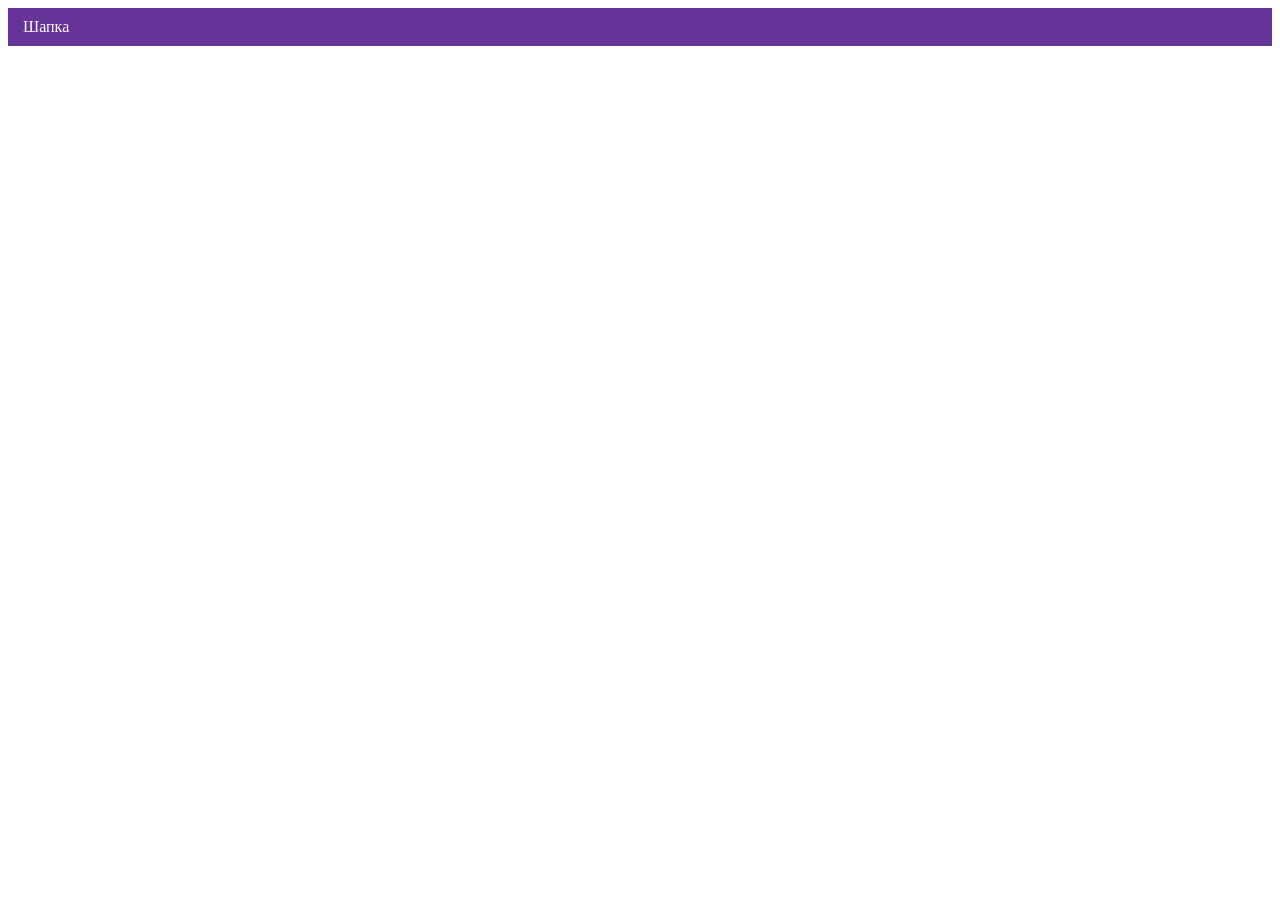
==== index.html @ a95f72fe "Deploying to gh-pages from @ htmlacademy-adaptive/1750975-cat-energy-2@135cc4d148407a81d474f6e80e417" ====
<!DOCTYPE html><html class="page" lang="ru"><head><meta charset="UTF-8"><title>Название проекта</title><meta name="viewport" content="width=device-width,initial-scale=1"><link rel="stylesheet" href="styles/styles.css"><script src="scripts/index.js" defer="defer"></script></head><body class="page__body"><header class="header">Шапка</header></body></html>
---- styles/styles.css ----
.header{color:#fff;background-color:#639;padding:10px 15px}
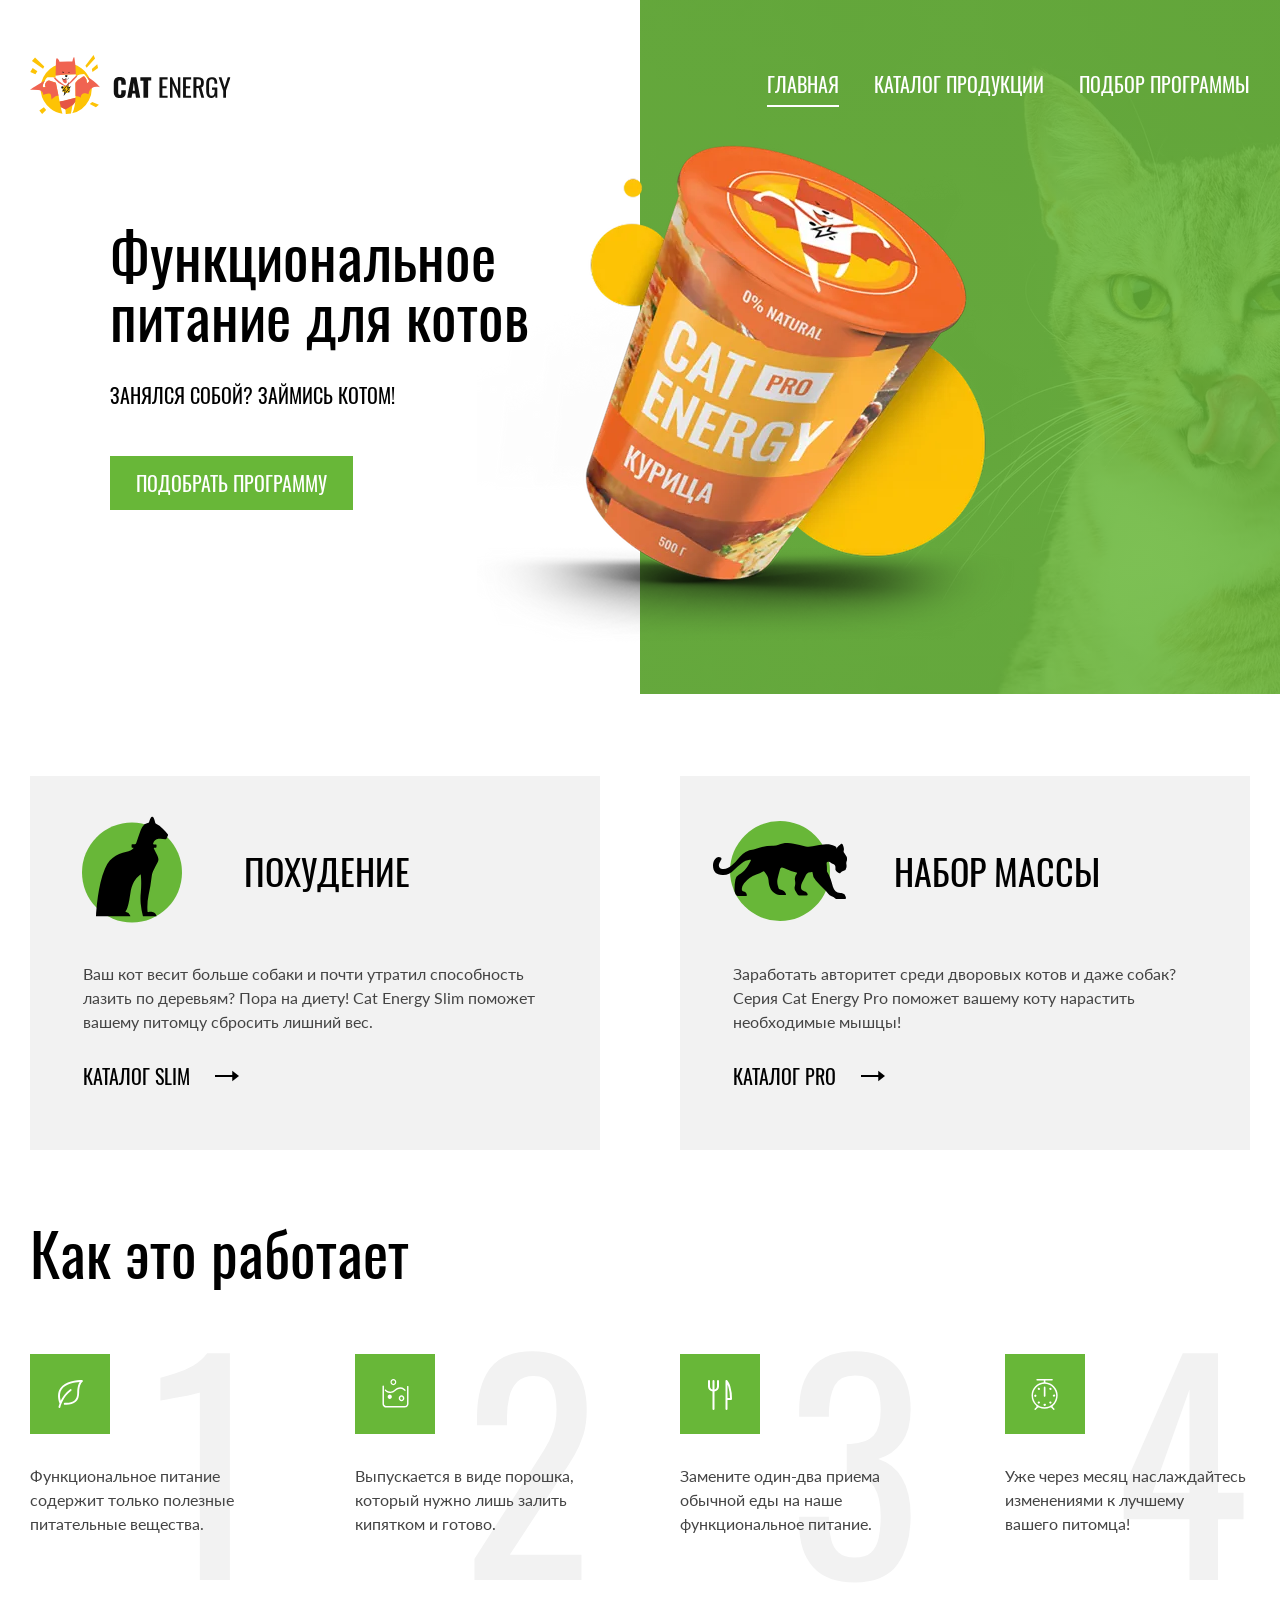
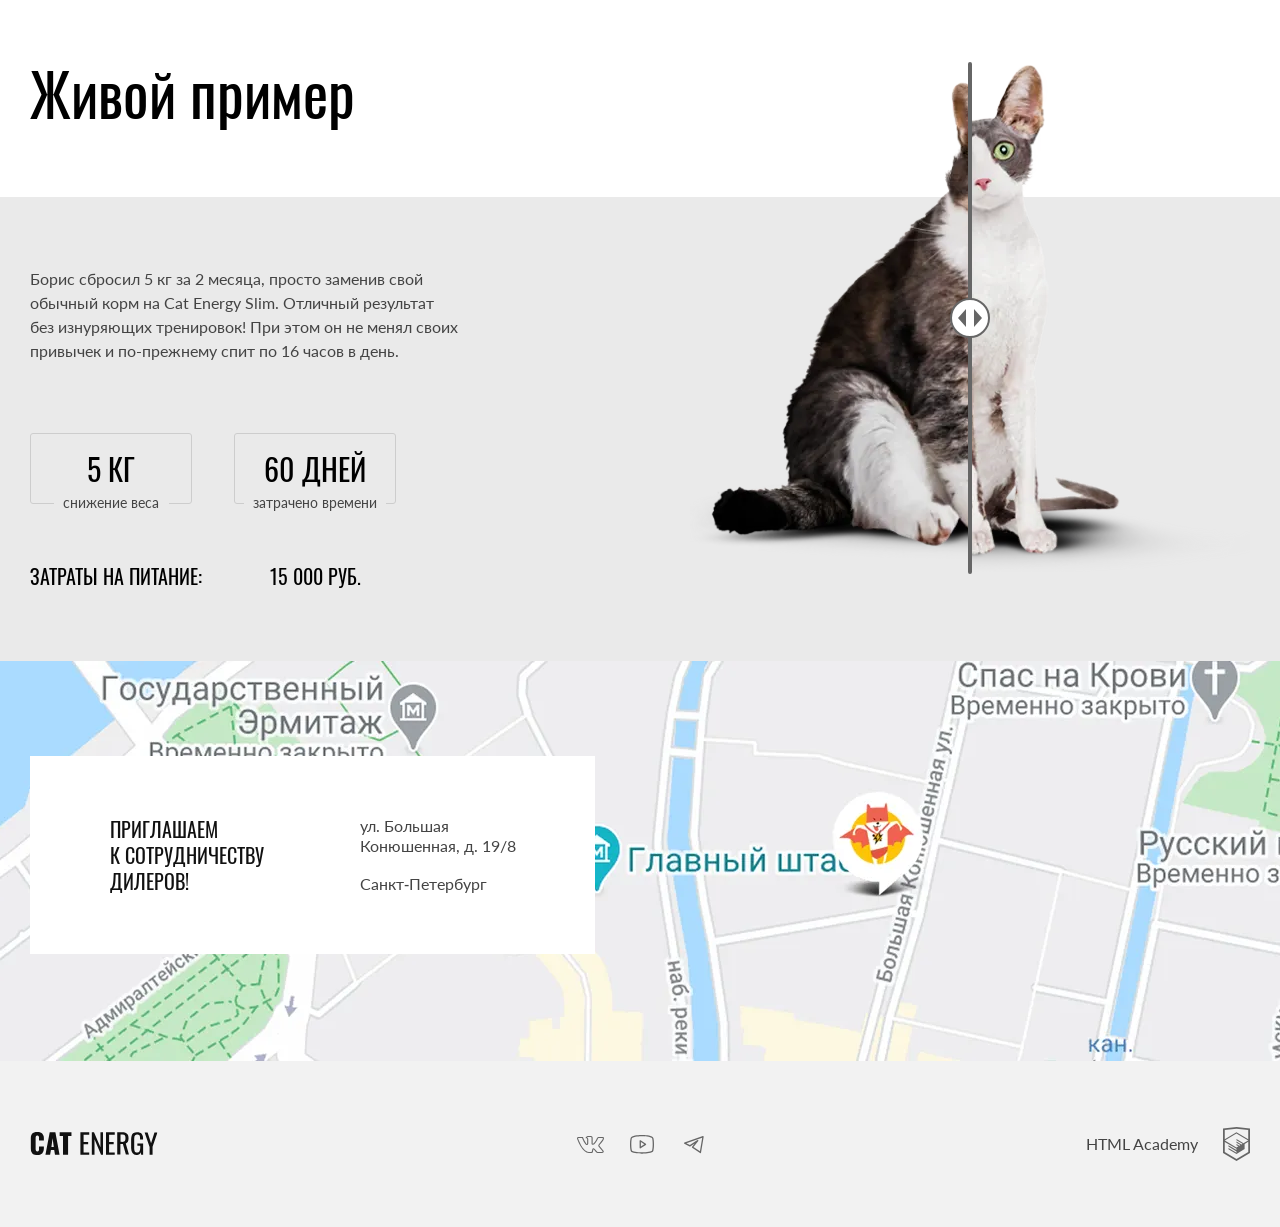
==== commit 46e578fa: "Deploying to gh-pages from @ htmlacademy-adaptive/1750975-cat-energy-2@2706bfbbe274c583cdcaa42063331" ====
--- a/index.html
+++ b/index.html
@@ -1 +1 @@
-<!DOCTYPE html><html class="page" lang="ru"><head><meta charset="UTF-8"><title>Название проекта</title><meta name="viewport" content="width=device-width,initial-scale=1"><link rel="stylesheet" href="styles/styles.css"><script src="scripts/index.js" defer="defer"></script></head><body class="page__body"><header class="header">Шапка</header></body></html>+<!DOCTYPE html><html class="page" lang="ru"><head><meta charset="utf-8"><title>CAT ENERGY</title><meta name="viewport" content="width=device-width,initial-scale=1"><meta name="keywords" content="CAT ENERGY, фитнес еда для котов, здоровый кот, счастливый кот"><meta name="description" content="Интернет-магазин фитнес еды для котов"><meta property="og:url" content="https://devexlein.github.io/1750975-cat-energy-2/"><meta property="og:type" content="website"><meta property="og:title" content="CAT ENERGY - функциональное питание для котов"><meta property="og:description" content="CAT ENERGY - интернет-магазин фитнес еды для котов"><!-- preloader --><link rel="preload" href="fonts/oswald/oswald-regular.woff2" as="font" type="font/woff2" crossorigin="anonymous"><link rel="preload" href="fonts/lato/Lato-Regular.woff2" as="font" type="font/woff2" crossorigin="anonymous"><!-- favicons --><link rel="icon" href="favicon.ico"><link rel="icon" href="favicons/favicon.svg" type="image/svg+xml"><link rel="apple-touch-icon" href="favicons/favicon-180.png"><link rel="manifest" href="manifest.webmanifest"><!-- styles --><link rel="stylesheet" href="styles/styles.css"><!-- scripts --><script src="scripts/index.js" defer="defer"></script></head><body class="page__body"><!-- Шапка --><header class="page__header main-header"><a class="main-header__logo logo" href="index.html" aria-current="page"><picture><source media="(min-width: 1280px)" srcset="images/logo-image-desktop.svg" width="70" height="59" type="image/svg+xml"><source media="(min-width: 768px)" srcset="images/logo-image-tablet.svg" width="60" height="50" type="image/svg+xml"><img class="logo__image" src="images/logo-image-mobile.svg" width="33" height="38" alt="Логотип"></picture><img class="logo__text" src="images/logo-text.svg" width="101" height="18" lang="en" alt="Cat Energy"> </a><!-- Модификатор для открытого меню - opened, закрытого - closed --><!-- Если JS у пользователя выключен, модификатор - nojs --><nav class="main-header__nav main-nav main-nav--nojs"><button class="main-nav__toggle" type="button"><span class="visually-hidden">Открыть меню</span></button><ul class="main-nav__list main-nav__list--bg"><li class="main-nav__item"><a class="main-nav__link main-nav__link--current" href="#" aria-current="page">Главная</a></li><li class="main-nav__item"><a class="main-nav__link" href="catalog.html">Каталог продукции</a></li><li class="main-nav__item"><a class="main-nav__link" href="form.html">Подбор программы</a></li></ul></nav></header><!-- Главная страница сайта --><main class="page__main main-index"><h1 class="visually-hidden">Интернет-магазин фитнес еды для котиков</h1><section class="main-index__hero hero"><h2 class="hero__title section-title section-title--light">Функциональное питание для котов</h2><div class="hero__description"><p class="hero__slogan">Занялся собой? Займись котом!</p></div><picture class="hero__image-wrap"><source media="(min-width: 1260px)" srcset="images/hero/hero-image-desktop@1x.webp, images/hero/hero-image-desktop@2x.webp 2x" width="552" height="499" type="image/webp"><source media="(min-width: 768px)" srcset="images/hero/hero-image-tablet@1x.webp, images/hero/hero-image-tablet@2x.webp 2x" width="709" height="609" type="image/webp"><source srcset="images/hero/hero-image-mobile@1x.webp, images/hero/hero-image-mobile@2x.webp 2x" type="image/webp"><source media="(min-width: 1260px)" srcset="images/hero/hero-image-desktop@1x.png, images/hero/hero-image-desktop@2x.png 2x" width="552" height="499" type="image/png"><source media="(min-width: 768px)" srcset="images/hero/hero-image-tablet@1x.jpg, images/hero/hero-image-tablet@2x.jpg 2x" width="709" height="609" type="image/jpeg"><img class="hero__image" fetchpriority="high" src="images/hero/hero-image-mobile@1x.png" srcset="images/hero/hero-image-mobile@2x.png 2x" width="280" height="270" alt="Продукция Cat Energy PRO со вкусом курицы в стакане"></picture><a class="hero__link-button button" href="form.html">Подобрать программу</a></section><section class="main-index__programs programs"><h2 class="visually-hidden">Действующие программы питания</h2><ul class="programs__list"><li class="programs__item program-box program-box--slim"><h3 class="program-box__title box-title">Похудение</h3><p class="program-box__description">Ваш кот весит больше собаки и почти утратил способность лазить по деревьям? Пора на диету! <span lang="en">Cat Energy Slim</span> поможет вашему питомцу сбросить лишний вес.</p><a class="program-box__link" href="catalog.html#slim">Каталог Slim</a></li><li class="programs__item program-box program-box--pro"><h3 class="program-box__title box-title">Набор массы</h3><p class="program-box__description">Заработать авторитет среди дворовых котов и&nbsp;даже собак? Серия <span lang="en">Cat Energy Pro</span> поможет вашему коту нарастить необходимые мышцы!</p><a class="program-box__link" href="catalog.html">Каталог Pro</a></li></ul></section><section class="main-index__manual manual"><h2 class="manual__title section-title">Как это работает</h2><ol class="manual__list"><li class="manual__item quality-box quality-box--leaf"><p class="quality-box__description">Функциональное питание содержит только полезные питательные вещества.</p></li><li class="manual__item quality-box quality-box--water"><p class="quality-box__description">Выпускается в виде порошка, который нужно лишь залить кипятком и готово.</p></li><li class="manual__item quality-box quality-box--cutlery"><p class="quality-box__description">Замените один-два приема обычной еды на наше функциональное питание.</p></li><li class="manual__item quality-box quality-box--scales"><p class="quality-box__description">Уже через месяц наслаждайтесь изменениями к лучшему вашего&nbsp;питомца!</p></li></ol></section><section class="main-index__example example"><h2 class="example__title section-title">Живой пример</h2><p class="example__description">Борис сбросил 5 кг за 2 месяца, просто заменив свой обычный корм на <span lang="en">Cat Energy Slim</span>. Отличный результат без&nbsp;изнуряющих тренировок! При этом он не менял своих привычек и по-прежнему спит по 16 часов в день.</p><ul class="example__infographic infographic"><li class="infographic__item"><strong class="infographic__number">5 кг</strong> <span class="infographic__note infographic__note--short">снижение веса</span></li><li class="infographic__item"><strong class="infographic__number">60 дней</strong> <span class="infographic__note">затрачено времени</span></li></ul><p class="example__expenses">Затраты на питание: <strong class="example__sum">15 000 руб.</strong></p><div class="example__slider compare-slider"><div class="compare-slider__images-container"><picture><source media="(min-width: 768px)" srcset="images/example-slider/boris-before@1x.webp, images/example-slider/boris-before@2x.webp 2x" width="560" height="512" type="image/webp"><source srcset="images/example-slider/boris-before-mobile@1x.webp, images/example-slider/boris-before-mobile@2x.webp 2x" type="image/webp"><source media="(min-width: 768px)" srcset="images/example-slider/boris-before@1x.png, images/example-slider/boris-before@2x.png 2x" width="560" height="512" type="image/png"><img class="compare-slider__image compare-slider__image--before" src="images/example-slider/boris-before-mobile@1x.png" srcset="images/example-slider/boris-before-mobile@2x.png 2x" width="280" height="256" loading="lazy" alt="Толстый кот Борис до перехода на питание по профессиональной программе"></picture><picture><source media="(min-width: 768px)" srcset="images/example-slider/boris-after@1x.webp, images/example-slider/boris-after@2x.webp 2x" width="560" height="512" type="image/webp"><source srcset="images/example-slider/boris-after-mobile@1x.webp, images/example-slider/boris-after-mobile@2x.webp 2x" type="image/webp"><source media="(min-width: 768px)" srcset="images/example-slider/boris-after@1x.png, images/example-slider/boris-after@2x.png 2x" width="560" height="512" type="image/png"><img class="compare-slider__image" src="images/example-slider/boris-after-mobile@1x.png" srcset="images/example-slider/boris-after-mobile@2x.png 2x" width="280" height="256" loading="lazy" alt="Стройный кот Борис после перехода на питание по профессиональной программе"></picture></div><!-- Ползунок --> <label class="visually-hidden" for="slide-range">Передвигайте ползунок для показа результатов Бориса</label> <input class="compare-slider__range-handle" id="slide-range" name="slide-range" type="range" min="0" max="100" value="50" step="1"><div class="compare-slider__control"></div></div></section></main><!-- Футер --><footer class="page__footer main-footer"><section class="main-footer__address address"><h2 class="visually-hidden">Адрес офиса компании</h2><div class="address__content-wrap address__content-wrap--bg-primary"><p class="address__text">Приглашаем к&nbsp;сотрудничеству дилеров!</p><p class="address__location"><span class="address__location-street">ул.&nbsp;Большая Конюшенная,&nbsp;д.&nbsp;19/8</span> <span class="address__location-city">Санкт&#8209;Петербург</span></p></div><div class="address__map"><h2 class="visually-hidden">Как до нас добраться</h2><iframe class="address__map-iframe" src="https://www.google.com/maps/embed?pb=!1m18!1m12!1m3!1d1998.6037876728562!2d30.320472478050274!3d59.93871647491518!2m3!1f0!2f0!3f0!3m2!1i1024!2i768!4f13.1!3m3!1m2!1s0x4696310fca3de3a1%3A0xc7af30764648c6b1!2z0JHQvtC70YzRiNCw0Y8g0JrQvtC90Y7RiNC10L3QvdCw0Y8g0YPQuy4sINC0LiAxOS84LCDQodCw0L3QutGCLdCf0LXRgtC10YDQsdGD0YDQsywgMTkxMTg2!5e0!3m2!1sru!2sru!4v1766597941287!5m2!1sru!2sru" width="320" height="362" allowfullscreen title="Офис компании по адресу ул.Большая Конюшенная, 19/8, Санкт-Петербург" loading="lazy"></iframe><picture class="address__map-bg"><source media="(min-width: 1280px)" srcset="images/map/map-bg-desktop@1x.webp, images/map/map-bg-desktop@2x.webp 2x" width="1440" height="400" type="image/webp"><source media="(min-width: 540px)" srcset="images/map/map-bg-tablet@1x.webp, images/map/map-bg-tablet@2x.webp 2x" width="768" height="400" type="image/webp"><source srcset="images/map/map-bg-mobile@1x.webp, images/map/map-bg-mobile@2x.webp 2x" type="image/webp"><source media="(min-width: 1280px)" srcset="images/map/map-bg-desktop@1x.jpg, images/map/map-bg-desktop@2x.jpg 2x" width="1440" height="400" type="image/jpeg"><source media="(min-width: 540px)" srcset="images/map/map-bg-tablet@1x.jpg, images/map/map-bg-tablet@2x.jpg 2x" width="768" height="400" type="image/jpeg"><img class="address__map-image" src="images/map/map-bg-mobile@1x.jpg" srcset="images/map/map-bg-mobile@2x.jpg 2x" width="320" height="362" loading="lazy" alt="Офис компании Cat Energy на карте города"></picture></div></section><div class="main-footer__wrap"><a class="main-footer__logo logo" href="index.html" aria-current="page"><img class="logo__text" src="images/logo-text.svg" width="128" height="24" lang="en" alt="Cat Energy"></a><ul class="main-footer__social social"><li class="social__item"><a class="social__link social__link--vk" href="https://vk.com/htmlacademy" target="_blank" rel="noreferrer noopener"><span class="visually-hidden">Перейти в социальную сеть Vkontakte</span></a></li><li class="social__item"><a class="social__link social__link--youtube" href="https://www.youtube.com/user/htmlacademyru" target="_blank" rel="noreferrer noopener"><span class="visually-hidden">Перейти в социальную сеть Youtube</span></a></li><li class="social__item"><a class="social__link social__link--telegram" href="https://t.me/htmlacademy" target="_blank" rel="noreferrer noopener"><span class="visually-hidden">Перейти в социальную сеть Telegram</span></a></li></ul><a class="main-footer__copyright copyright" href="https://htmlacademy.ru/intensive/adaptive" target="_blank" rel="noreferrer noopener" aria-label="Перейти на сайт разработчика">HTML Academy</a></div></footer></body></html>
--- a/styles/styles.css
+++ b/styles/styles.css
@@ -1 +1 @@
-.header{color:#fff;background-color:#639;padding:10px 15px}+@font-face{font-family:Lato;font-weight:400;font-style:normal;font-display:swap;src:local(Lato),url(../fonts/lato/Lato-Regular.woff2)format("woff2"),url(../fonts/lato/Lato-Regular.woff)format("woff")}@font-face{font-family:Oswald;font-weight:400;font-style:normal;font-display:swap;src:local(Oswald),url(../fonts/oswald/oswald-regular.woff2)format("woff2"),url(../fonts/oswald/oswald-regular.woff)format("woff")}*,:before,:after{box-sizing:border-box}html{height:100%}img{object-fit:contain;max-width:100%;height:auto}.visually-hidden{white-space:nowrap;clip:rect(0 0 0 0);border:0;width:1px;height:1px;margin:-1px;padding:0;display:flex;position:absolute;overflow:hidden}.page__body{font-family:Lato,Arial,sans-serif;font-size:14px;line-height:18px;font-weight:inherit;color:#444;background-color:#fff;flex-direction:column;min-height:100%;margin:0;font-style:normal;font-weight:400;display:flex}@media (width>=768px){.page__body{font-size:16px;line-height:24px}}@media (width<=767px){.page__header{padding-top:10px;position:relative}}@media (width>=768px){.page__header{padding:25px 30px 0}}@media (width>=1280px){.page__header{width:1280px;margin:0 auto;padding-top:55px}}.page__main{flex-grow:1;width:100%}@media (width>=1280px){.page__main{margin:0 auto}}.page__main.catalog{padding-top:27px}@media (width>=768px){.page__main.catalog{padding-top:60px}}@media (width>=1280px){.page__main.catalog{max-width:1280px;padding-top:68px}}.page__main.program-selection{padding-top:25px}@media (width>=768px){.page__main.program-selection{padding-top:60px}}@media (width>=1280px){.page__main.program-selection{max-width:1280px;padding-top:70px}}.button{font-family:Oswald,Arial,sans-serif;font-size:16px;line-height:20px;font-weight:inherit;color:#fff;text-align:center;text-transform:uppercase;cursor:pointer;background:#68b738;border:none;padding:10px 20px;text-decoration:none;transition:background-color .3s ease-in-out;display:block}.button:hover{background-color:#5eaa2f}.button:active{color:#ffffff4d}.button--secondary{color:#444;background:#f2f2f2}.button--secondary:hover{background:#ebebeb}.button--secondary:active{color:#444}.logo{text-decoration:none;transition:opacity .3s ease-in-out}.logo:hover,.logo:focus-visible{opacity:.8}.logo:active{opacity:.6}.section-title{font-family:Oswald,Arial,sans-serif;font-size:36px;line-height:36px;font-weight:inherit;color:#000}@media (width>=768px){.section-title{font-size:60px;line-height:60px}}.section-subtitle{font-family:Oswald,Arial,sans-serif;font-size:24px;line-height:24px;font-weight:inherit;color:#000;background-color:#fff;box-shadow:-40px 0 #fff,40px 0 #fff}.section-subtitle--short{max-width:190px}@media (width>=400px){.section-subtitle--short{max-width:100%}}.section-subtitle:before{content:"";z-index:-1;background-color:#68b738;width:100vw;height:2px;position:absolute;top:45%;right:0;box-shadow:100vw 0 #68b738}@media (width>=768px){.section-subtitle{font-size:32px;line-height:32px;box-shadow:0 0 #fff,40px 0 #fff}}@media (width>=1280px){.section-subtitle{font-size:40px;line-height:40px;box-shadow:-40px 0 #fff,40px 0 #fff}}.box-title{font-family:Oswald,Arial,sans-serif;font-size:24px;line-height:37px;font-weight:inherit;color:#000;text-transform:uppercase}@media (width>=768px){.box-title{font-size:36px;line-height:36px}}@media (width<=767px){.main-header{border-bottom:1px solid #d9d9d9}}@media (width>=768px){.main-header{justify-content:space-between;align-items:flex-start;column-gap:30px;display:flex}}.main-header__logo{flex-shrink:0;justify-content:space-between;align-items:center;width:50vw;margin-bottom:14px;padding-left:20px;display:flex}@media (width>=768px){.main-header__logo{column-gap:13px;width:-moz-fit-content;width:fit-content;margin-bottom:0;padding-left:0}}@media (width<=767px){.main-header__logo .logo__text{transform:translate(50%)}}@media (width>=1280px){.main-header__logo .logo__text{width:118px}}@media (width<=767px){.main-header__nav{z-index:3;width:100%}}@media (width>=1280px){.main-header__nav{margin-left:auto}}@media (width<=767px){.main-nav{background-color:#fff}.main-nav--nojs .main-nav__toggle,.main-nav--closed .main-nav__list{display:none}.main-nav--closed .main-nav__toggle{background-image:url(../icons/stack.svg#menu-burger);background-size:24px 24px}.main-nav--opened .main-nav__list{background-color:#fff;position:absolute;top:64px;left:0}.main-nav--opened .main-nav__toggle{background-image:url(../icons/stack.svg#menu-close);background-size:20px 20px}}.main-nav__toggle{z-index:2;cursor:pointer;background-color:#fff;background-image:url(../icons/stack.svg#menu-close);background-position:50%;background-repeat:no-repeat;background-size:20px 20px;border:none;width:40px;height:40px;transition:opacity .3s ease-in-out;position:absolute;top:12px;right:13px}.main-nav__toggle:hover,.main-nav__toggle:focus-visible{opacity:.6}.main-nav__toggle:active{opacity:.3}@media (width>=768px){.main-nav__toggle{display:none}}.main-nav__list{width:100%;margin:0;padding:0;list-style:none}@media (width>=768px){.main-nav__list{flex-wrap:wrap;justify-content:flex-end;align-items:flex-start;gap:10px 35px;display:flex}}@media (width>=1280px){.main-nav__list{flex-shrink:0;max-width:600px}.main-nav__list--bg .main-nav__link{color:#fff}.main-nav__list--bg .main-nav__link--current:after{background-color:#fff}}.main-nav__item{text-align:center;border-top:1px solid #e6e6e6}.main-nav__item:last-child{border-bottom:1px solid #e6e6e6}@media (width>=768px){.main-nav__item,.main-nav__item:last-child{border:none}}.main-nav__link{color:#000;text-transform:uppercase;font-family:Oswald,Arial,sans-serif;font-size:20px;line-height:20px;font-weight:inherit;padding:22px 0;text-decoration:none;transition:opacity .3s ease-in-out;display:block}.main-nav__link:hover,.main-nav__link:focus-visible:not(.main-nav__link--current){opacity:.6}.main-nav__link:active{opacity:.3}@media (width>=768px){.main-nav__link{padding:14px 0 10px;font-size:18px;line-height:24px}.main-nav__link--current{pointer-events:none;padding-bottom:0}.main-nav__link--current:after{content:"";background-color:#68b738;height:2px;margin-top:6px;display:block}}@media (width>=1280px){.main-nav__link{font-size:20px;line-height:30px}}@media (width>=768px){.main-index__hero{padding:32px 30px 0}}@media (width>=1280px){.main-index__hero{margin-bottom:126px;padding:25px 0 0}}.main-index__programs{padding:0 20px}@media (width>=768px){.main-index__programs{padding:0 30px}}@media (width>=1280px){.main-index__programs{max-width:1280px;margin:0 auto}}.main-index__manual{margin:0 auto;padding:22px 20px 50px}@media (width>=768px){.main-index__manual{padding:45px 30px 50px}}@media (width>=1280px){.main-index__manual{max-width:1280px;padding:72px 30px 68px}}.main-index__example{padding:27px 20px 40px}@media (width>=768px){.main-index__example{padding:42px 30px 100px}}@media (width>=1280px){.main-index__example{padding:0 0 75px}}@media (width<=767px){.hero{grid-template-columns:20px 1fr 20px;grid-template-rows:repeat(2,fit-content)1fr 135px 60px;color:#fff;text-align:center;display:grid}.hero:after{content:"";z-index:-3;background-color:#62a63b;grid-area:1/1/3/5;width:100%;height:auto;display:block}}@media (width>=768px){.hero{color:#000;text-align:start;grid-template-columns:1fr 510px calc(100vw - 570px) 1fr;display:grid}}@media (width>=1280px){.hero{grid-template-columns:1fr 510px 710px 1fr}}.hero:before{content:"";z-index:-2;background-color:#68b738;background-image:-webkit-linear-gradient(#68b738d9 0 100%),-webkit-image-set(url(../images/hero/hero-bg-mobile@2x.webp) 2x type("image/webp"),url(../images/hero/hero-bg-mobile@1x.webp) 1x type("image/webp"),url(../images/hero/hero-bg-mobile@2x.jpg) 2x type("image/jpg"),url(../images/hero/hero-bg-mobile@1x.jpg) 1x type("image/jpg")),-webkit-linear-gradient(90deg,#4f4f55 50%,#434248 50%);background-image:linear-gradient(#68b738d9 0 100%),image-set("../images/hero/hero-bg-mobile@2x.webp" 2x type("image/webp"),"../images/hero/hero-bg-mobile@1x.webp" 1x type("image/webp"),"../images/hero/hero-bg-mobile@2x.jpg" 2x type("image/jpg"),"../images/hero/hero-bg-mobile@1x.jpg" 1x type("image/jpg")),linear-gradient(90deg,#4f4f55 50%,#434248 50%);background-position:50% 0;background-repeat:no-repeat;grid-area:1/1/4/5;align-self:end;width:100%;height:302px;margin-bottom:-134px}@media (width>=768px){.hero:before{background:0 0}}@media (width>=1280px){.hero:before{background-image:-webkit-linear-gradient(90deg,#fff 50%,#68b738d9 50%),-webkit-image-set(url(../images/hero/hero-bg-desktop@2x.webp) 2x type("image/webp"),url(../images/hero/hero-bg-desktop@1x.webp) 1x type("image/webp"),url(../images/hero/hero-bg-desktop@2x.jpg) 2x type("image/jpg"),url(../images/hero/hero-bg-desktop@1x.jpg) 1x type("image/jpg")),-webkit-linear-gradient(90deg,#fff 50%,#4d4c50 50%,#3e3d41 70%);background-image:linear-gradient(90deg,#fff 50%,#68b738d9 50%),image-set("../images/hero/hero-bg-desktop@2x.webp" 2x type("image/webp"),"../images/hero/hero-bg-desktop@1x.webp" 1x type("image/webp"),"../images/hero/hero-bg-desktop@2x.jpg" 2x type("image/jpg"),"../images/hero/hero-bg-desktop@1x.jpg" 1x type("image/jpg")),linear-gradient(90deg,#fff 50%,#4d4c50 50%,#3e3d41 70%);background-position:0 0,50vw 0,0 0;background-repeat:no-repeat;height:694px;position:absolute;top:0;right:0}}.hero__title{color:inherit;grid-area:1/2/2/3;margin:0 0 25px;padding-top:27px}@media (width>=768px){.hero__title{grid-column:2/3;margin-bottom:40px;padding-left:90px}}@media (width>=1280px){.hero__title{padding-top:80px;padding-left:80px}}.hero__description{font-family:Oswald,Arial,sans-serif;font-size:14px;line-height:14px;font-weight:inherit;text-transform:uppercase;grid-area:2/2/3/3}@media (width>=768px){.hero__description{grid-area:2/2/3/3;padding-left:90px;font-size:20px;line-height:20px}}@media (width>=1280px){.hero__description{padding-left:80px}}.hero__slogan{margin:0 0 10px}.hero__slogan:last-child{margin-bottom:30px}@media (width>=768px){.hero__slogan:last-child{margin-bottom:20px}}@media (width>=1280px){.hero__slogan:last-child{margin-bottom:51px}}.hero__image-wrap{z-index:-1;grid-area:4/2/5/3;align-self:end}@media (width>=768px){.hero__image-wrap{grid-area:3/2/4/4;place-self:center end}}@media (width>=940px){.hero__image-wrap{grid-row:2/5}}@media (width>=1280px){.hero__image-wrap{grid-area:1/3/5/4;place-self:start;margin-left:-63px}}.hero__link-button{grid-area:5/2/6/3;margin-bottom:20px}@media (width>=768px){.hero__link-button{z-index:2;grid-area:3/2/4/3;place-self:start;margin:30px 0 0 90px;padding:14px 26px;font-size:20px;line-height:26px;display:inline-grid}}@media (width>=1280px){.hero__link-button{margin:0 0 0 80px}}.programs__list{margin:0;padding:0;list-style:none}@media (width>=1280px){.programs__list{flex-wrap:wrap;justify-content:space-between;gap:30px;display:flex}}.programs__item{padding:28px 20px 20px}.programs__item:not(:last-child){margin-bottom:20px}@media (width>=768px){.programs__item{padding:74px 53px 55px}.programs__item:not(:last-child){margin-bottom:30px}}@media (width>=1280px){.programs__item{width:570px}.programs__item:not(:last-child){margin:0}}.program-box{background-color:#f2f2f2;background-position:20px 20px;background-repeat:no-repeat}.program-box--slim{background-image:url(../icons/stack.svg#cat-slim);background-size:50px 53px}.program-box--pro{background-image:url(../icons/stack.svg#cat-pro);background-position:12px 20px;background-size:67px 53px}@media (width>=768px){.program-box{flex-direction:column;display:flex}.program-box--slim{background-position:right 63px top 48%;background-size:200px 210px}.program-box--pro{background-position:right 28px top 53%;background-size:270px 200px}}@media (width>=1280px){.program-box--slim{background-position:52px 40px;background-size:100px 107px}.program-box--pro{background-position:33px 45px;background-size:134px 100px}}.program-box__title{margin:0 0 28px;padding-left:70px}@media (width>=768px){.program-box__title{margin-bottom:24px;padding-left:0}}@media (width>=1280px){.program-box__title{margin-bottom:73px;padding-top:3px;padding-left:161px}}.program-box__description{margin:0 0 15px}@media (width<=767px){.program-box__description{border-bottom:1px solid #d9d9d9;padding-bottom:23px}}@media (width>=768px){.program-box__description{max-width:340px;margin-bottom:48px}}@media (width>=1280px){.program-box__description{flex-grow:1;max-width:100%;margin-bottom:23px}}.program-box__link{color:#000;text-transform:uppercase;font-family:Oswald,Arial,sans-serif;font-size:16px;line-height:16px;font-weight:inherit;align-items:center;column-gap:15px;padding:4px 60px 4px 0;text-decoration:none;display:flex}.program-box__link:after{content:"";background-color:#0000;background-image:url(../icons/stack.svg#arrow-right);background-position:100%;background-repeat:no-repeat;background-size:32px 12px;flex-shrink:0;width:24px;height:12px;margin-right:10px;transition:width .3s ease-in-out;display:block}.program-box__link:hover:after{width:32px}.program-box__link:active{opacity:.3}@media (width>=768px){.program-box__link{column-gap:25px;max-width:450px;font-size:20px;line-height:30px}}.manual__title{margin:0 0 40px}@media (width>=768px){.manual__title{margin-bottom:32px}}.manual__list{margin:0;padding:0;list-style:none}@media (width>=768px){.manual__list{counter-reset:item;grid-template-columns:repeat(auto-fill,240px);justify-content:start;gap:37px 144px;display:grid}}@media (width>=1280px){.manual__list{grid-template-columns:repeat(4,1fr);gap:30px 80px}}.manual__item:not(:last-child){margin-bottom:20px}@media (width>=768px){.manual__item:not(:last-child){margin:0}.manual__item{width:245px}}.quality-box{align-items:center;gap:20px;display:flex}.quality-box:before{content:"";background-color:#68b738;background-position:50%;background-repeat:no-repeat;background-size:30px 32px;flex-shrink:0;width:60px;height:60px;display:block}.quality-box--leaf:before{background-image:url(../icons/stack.svg#icon-leaf)}.quality-box--water:before{background-image:url(../icons/stack.svg#icon-water)}.quality-box--cutlery:before{background-image:url(../icons/stack.svg#icon-cutlery)}.quality-box--scales:before{background-image:url(../icons/stack.svg#icon-scales)}@media (width>=768px){.quality-box{grid-template-rows:150px;grid-template-columns:80px 1fr;align-items:start;gap:0 25px;display:grid}.quality-box:before{width:80px;height:80px;margin-top:40px}.quality-box:after{content:counter(item);counter-increment:item;z-index:1;font-family:Oswald,Arial,sans-serif;font-size:280px;line-height:280px;font-weight:inherit;color:#f2f2f2;grid-area:1/2/3/3;justify-self:center}}.quality-box__description{margin:0}@media (width>=768px){.quality-box__description{z-index:2;grid-area:2/1/3/span 2}}.example{background-color:#eaeaea}@media (width>=768px){.example{background-color:#fff;background-image:linear-gradient(0deg,#eaeaea 462px,#fff 462px 100%);grid-template-columns:2fr 1fr;column-gap:42px;display:grid}}@media (width>=1280px){.example{background-image:linear-gradient(#fff 135px,#eaeaea 135px 100%);grid-template-columns:1fr 660px minmax(560px,1fr) 1fr;column-gap:0}}.example__title{margin:0 0 42px}@media (width>=768px){.example__title{grid-column:1/-1;margin-bottom:60px}}@media (width>=1280px){.example__title{grid-column:2/3;margin-bottom:145px}}.example__description{margin:0 0 20px}@media (width>=768px){.example__description{grid-column:1/-1;margin-bottom:55px}}@media (width>=1280px){.example__description{grid-column:2/3;max-width:440px;margin-bottom:70px}}.example__infographic{margin:0 0 21px;padding:0;list-style:none}@media (width>=1280px){.example__infographic{grid-column:2/3;margin-bottom:55px}}.example__expenses{font-family:Oswald,Arial,sans-serif;font-size:14px;line-height:20px;font-weight:inherit;color:#000;text-transform:uppercase;text-align:center;margin:0 0 20px}@media (width>=768px){.example__expenses{text-align:end;justify-self:end;margin-bottom:0;padding-top:12px;font-size:20px}}@media (width>=1280px){.example__expenses{text-align:start;grid-column:2/3;justify-self:start;padding-top:1px}}.example__sum{font-weight:inherit}@media (width>=768px){.example__sum{text-align:end;margin-top:10px;display:block}}@media (width>=1280px){.example__sum{margin:0 0 0 63px;display:inline-block}}.example__slider{width:max-content;margin:20px auto 0;position:relative}@media (width>=1280px){.example__slider{margin:0 0 10px}}.infographic{flex-wrap:wrap;justify-content:space-between;align-items:flex-start;gap:15px;display:flex}@media (width>=768px){.infographic{justify-content:start;column-gap:42px}}.infographic__item{font-family:Lato,Arial,sans-serif;font-size:12px;line-height:12px;font-weight:inherit;text-align:center;flex-direction:column;justify-content:center;align-items:center;gap:9px;min-height:56px;display:flex}@media (width>=768px){.infographic__item{font-size:14px;line-height:14px}}.infographic__number{font-family:Oswald,Arial,sans-serif;font-size:24px;line-height:24px;font-weight:inherit;color:#000;text-transform:uppercase;hyphens:auto;border:1px solid #cdcdcd;border-radius:3px;width:124px;padding:14px}@media (width>=768px){.infographic__number{width:162px;padding:16px;font-size:30px;line-height:37px}}.infographic__note{background-color:#eaeaea;width:min-content;margin:-17px auto 0;padding:0 15px}@media (width>=768px){.infographic__note{word-wrap:break-word;background-color:#fff;width:142px;padding:0 8px}.infographic__note--short{max-width:115px}}@media (width>=1280px){.infographic__note{background-color:#eaeaea}}.compare-slider{--js-position:50%;color:#666;place-content:center;transition:color .3s ease-in-out;display:grid}@media (width>=768px){.compare-slider{grid-column:1/-1;justify-content:center}}@media (width>=1280px){.compare-slider{grid-area:1/3/span 4/4;place-self:start end}}.compare-slider:hover,.compare-slider:focus-within{color:#68b738}.compare-slider:active{color:#96c47a}.compare-slider__images-container{--width:clamp(280px,100vw - 40px,560px);width:var(--width);height:calc(var(--width)/35*32);position:relative}.compare-slider__image{object-fit:cover;object-position:left;width:100%;height:100%;overflow:hidden}.compare-slider__image--before{width:var(--js-position);background-color:#eaeaea;position:absolute;inset:0}@media (width>=768px){.compare-slider__image--before{background-color:#0000;background-image:linear-gradient(0deg,#eaeaea 362px,#fff 362px 100%)}}@media (width>=1280px){.compare-slider__image{background-image:linear-gradient(#fff 135px,#eaeaea 135px 100%)}}.compare-slider__range-handle{opacity:0;cursor:ew-resize;width:100%;height:100%;margin:0;position:absolute;inset:0}.compare-slider__control{left:var(--js-position);z-index:1;pointer-events:none;background-color:currentColor;border-radius:2px;width:4px;height:100%;padding:0;position:absolute;transform:translate(-50%)}.compare-slider__control:before,.compare-slider__control:after{content:"";width:40px;height:40px;position:absolute}.compare-slider__control:before{background-color:#fff;border:2px solid;border-radius:50%;top:calc(50% - 20px);left:calc(50% - 20px)}.compare-slider__control:after{background-color:currentColor;width:24px;height:18px;top:calc(50% - 9px);left:calc(50% - 12px);-webkit-mask-image:url(../icons/stack.svg#slider-thumb);mask-image:url(../icons/stack.svg#slider-thumb);-webkit-mask-position:50%;mask-position:50%;-webkit-mask-size:24px 18px;mask-size:24px 18px;-webkit-mask-repeat:no-repeat;mask-repeat:no-repeat}.form__group{border:none;margin:0;padding:0 20px 25px}.form__group--border{border-top:1px solid #d9d9d9;border-bottom:1px solid #d9d9d9;margin-bottom:24px;padding:20px}@media (width>=768px){.form__group--border{border:1px solid #d9d9d9;padding:23px 27px 27px}.form__group{margin-bottom:65px;padding:0}.form__group:has(.control-input[type=checkbox]){margin-top:-5px;margin-bottom:52px}}@media (width>=1280px){.form__group{margin:0}.form__group:has(.control-input[type=checkbox]){grid-area:additionally}.form__group:has(.form__group-item--img-email){grid-area:owner}.form__group:has(.form__comment-field){grid-area:comment}}.form__group-title{margin:0 0 35px;padding:0;position:relative;box-shadow:-40px 0 #fff,20px 0 #fff}.form__group-title:before{top:60%}@media (width>=768px){.form__group-title{margin-bottom:77px;font-size:36px;line-height:36px;box-shadow:-40px 0 #fff,40px 0 #fff}}.form__group-list{margin:0;padding:0;list-style:none}@media (width>=768px){.form__group-list:has(.control-input[type=radio]){margin-top:7px;padding:23px 27px 27px}.form__group-list:has(.control-input[type=checkbox]){grid-template-columns:1fr 1fr;gap:30px 60px;margin-top:-20px;display:grid}}@media (width>=1280px){.form__group-list:has(.control-input[type=radio]){margin-top:0;padding-left:30px}.form__group-list:has(.form__group-item--img-email){grid-template-columns:1fr 1fr;gap:40px 80px;display:grid}.form__group-list:has(.control-input[type=checkbox]){grid-template-columns:repeat(4,1fr);column-gap:80px}}.form__group-item{align-items:center;gap:13px;display:flex}.form__group-item--img-email,.form__group-item--img-phone{position:relative}.form__group-item--img-email .field-input,.form__group-item--img-phone .field-input{padding-right:40px}.form__group-item--img-email:after,.form__group-item--img-phone:after{content:"";background-color:#000;width:20px;height:20px;transition:background-color .2s ease-in-out;position:absolute;right:12px;-webkit-mask-position:100%;mask-position:100%;-webkit-mask-size:20px 20px;mask-size:20px 20px;-webkit-mask-repeat:no-repeat;mask-repeat:no-repeat}.form__group-item--img-email:after{-webkit-mask-image:url(../icons/stack.svg#email-stroke);mask-image:url(../icons/stack.svg#email-stroke)}.form__group-item--img-phone:after{-webkit-mask-image:url(../icons/stack.svg#phone-stroke);mask-image:url(../icons/stack.svg#phone-stroke)}.form__group-item--img-email:focus-within:after,.form__group-item--img-phone:focus-within:after{background-color:#68b738}.form__group-item--img-email:has(.field-input:user-invalid):after{background-color:#ff8282}.form__group-item--img-phone:has(.field-input:user-invalid):after{background-color:#ff8282}.form__group-item--img-email:has(.field-input:--invalid):after{background-color:#ff8282}.form__group-item--img-phone:has(.field-input:--invalid):after{background-color:#ff8282}.form__group-item:hover .field-input{border-color:#cdcdcd}.form__group-item:hover .field-label{color:#111}.form__group-item:has(.control-input){gap:15px}@media (width>=768px){.form__group-item:has(.control-input){gap:13px 20px}}.form__group-item:not(:has(.control-input)) .field-label{max-width:50%}.form__group-item:has(.control-input) .field-label{max-width:85%}.form__group-item:has(.control-input:disabled){opacity:.4;pointer-events:none;cursor:auto}.form__group-item:not(:last-child){margin-bottom:14px}@media (width>=768px){.form__group-item:not(:last-child){margin-bottom:20px}.form__group-item:not(:last-child):has(.control-input[type=radio]){margin-bottom:13px}.form__group-item:not(:last-child):has(.control-input[type=checkbox]){margin:0}}@media (width>=1280px){.form__group-item:has(.field-input[type=email]),.form__group-item:has(.field-input[type=phone]){margin:0}}.form__control-input{width:30px;height:30px;margin:0}@media (width>=768px){.form__control-input{width:40px;height:40px}}.form__control-input:before{width:0;height:0}.form__control-input[type=radio]:checked:before{width:13px;height:13px}@media (width>=768px){.form__control-input[type=radio]:checked:before{width:18px;height:18px}}.form__control-input[type=checkbox]:checked:before{width:17px;height:10px}@media (width>=768px){.form__control-input[type=checkbox]:checked:before{width:22px;height:12px}}.form__input{width:100%}.form__comment-field{resize:vertical;width:100%;min-height:150px}.form__comment-field[name=comment]{border-color:#e7e7e7}@media (width>=768px){.form__comment-field{height:175px;margin-top:10px}}@media (width>=1280px){.form__comment-field{margin:0}}.form__button{hyphens:auto;width:calc(100% - 40px);margin:5px auto auto}@media (width>=768px){.form__button{max-width:284px;margin:0;padding:14px;font-size:20px;line-height:26px;display:inline-block}}@media (width>=1280px){.form__button{grid-area:button;align-self:center;width:100%;max-width:none;margin-top:-65px;padding:13px 20px}}.form__note{color:#000;text-align:center;margin-top:20px;margin-bottom:32px}@media (width>=768px){.form__note{max-width:40%;margin:0 0 0 60px;display:inline-block}}@media (width>=1280px){.form__note{text-align:start;grid-area:note;max-width:none;margin:-45px 0 0}}.field-label{font-family:Oswald,Arial,sans-serif;font-size:16px;line-height:18px;font-weight:inherit;text-transform:uppercase;cursor:pointer;flex-shrink:0;transition:color .2s ease-in-out}.field-label:hover{color:#111}@media (width>=768px){.field-label{font-size:20px;line-height:30px}}.field-input{font-family:Oswald,Arial,sans-serif;font-size:16px;line-height:18px;font-weight:inherit;color:inherit;text-transform:uppercase;border:1px solid #cdcdcd;padding:13px 15px}.field-input[type=text],.field-input[type=number]{border-color:#e7e7e7}.field-input[type=number]{-webkit-appearance:textfield;appearance:textfield}.field-input[type=number]::-webkit-outer-spin-button{-webkit-appearance:none;appearance:none}.field-input[type=number]::-webkit-inner-spin-button{-webkit-appearance:none;appearance:none}.field-input:hover{border-color:#cdcdcd}.field-input:focus-visible,.field-input:focus{outline-offset:-2px;outline:2px solid #444}.field-input--invalid{outline-offset:-2px;outline:2px solid #ff8282}.field-input:user-invalid{outline-offset:-2px;outline:2px solid #ff8282}@media (width>=768px){.field-input{padding:10px 20px;font-size:20px;line-height:30px}}.control-input{-webkit-appearance:none;appearance:none;cursor:pointer;border:1px solid #cdcdcd;flex-shrink:0;order:-1;transition:transform .3s ease-in-out;position:relative}.control-input[type=radio]{border-radius:50%}.control-input:before{content:"";transition:width .3s ease-in-out,height .3s ease-in-out;position:absolute;top:50%;left:50%;transform:translate(-50%,-50%)}.control-input[type=radio]:checked:before{background-color:#68b738;border-radius:50%;transform:translate(-50%,-50%)}.control-input[type=checkbox]:checked:before{border-bottom:2px solid #68b738;border-left:2px solid #68b738;transform:translate(-50%,-75%)rotate(-45deg)}.control-input:hover{border-color:#bababa}.catalog__title{margin:0 0 40px;padding:0 20px}@media (width>=768px){.catalog__title{margin-bottom:84px;padding:0 30px}.catalog__main-content{padding:0 30px}}@media (width>=1280px){.catalog__main-content{max-width:1280px}}.catalog__additional-content{margin-bottom:40px;padding:25px 20px 0}@media (width>=768px){.catalog__additional-content{margin-bottom:80px;padding:74px 30px 0}}@media (width>=1280px){.catalog__additional-content{max-width:1280px;margin-bottom:96px}}.catalog__newsletter{margin-bottom:40px;padding:0 20px}@media (width>=768px){.catalog__newsletter{margin-bottom:80px;padding:0 30px}}@media (width>=1280px){.catalog__newsletter{max-width:1280px;margin-bottom:104px}}.main-catalog__list{margin:0;padding:0;list-style:none}@media (width>=768px){.main-catalog__list{grid-template-columns:repeat(auto-fit,minmax(320px,1fr));justify-items:center;gap:62px 60px;display:grid}}@media (width>=1280px){.main-catalog__list{grid-template-columns:repeat(auto-fit,minmax(245px,1fr));gap:65px 80px}}.main-catalog__item--more{position:relative}@media (width<=767px){.main-catalog__item{padding:20px 0 24px}.main-catalog__item--more{padding-top:80px}}@media (width>=768px){.main-catalog__item{width:324px;padding:9px 35px 40px}.main-catalog__item--more{margin-top:81px;padding-top:160px}}@media (width>=1280px){.main-catalog__item{width:245px}.main-catalog__item--more{padding-top:148px}}.product{border-top:1px solid #ebebeb;grid-template-columns:20px 140px 1fr 20px;row-gap:13px;display:grid}.product:last-child{border-bottom:1px solid #ebebeb}.product--show-more{text-align:center;gap:0}.product--show-more:before,.product--show-more:after{content:"";background-color:#d3d3d3;width:30px;height:2px;display:block;position:absolute;top:40px;left:50%;transform:translate(-50%,50%)}.product--show-more:before{transform:translate(-50%,50%)rotate(90deg)}.product--show-more .product__title{text-transform:uppercase;grid-column:2/span 2;justify-self:center;max-width:-moz-fit-content;max-width:fit-content;margin-bottom:8px}.product--show-more .product__specification-wrap{grid-column:2/span 2}@media (width>=768px){.product{background-image:linear-gradient(#0000 81px,#f2f2f2 81px 100%);border-top:none;flex-direction:column;row-gap:20px;display:flex}.product--show-more{background-image:none;border:2px solid #f2f2f2;gap:0}.product--show-more:before,.product--show-more:after{width:60px;top:80px}.product--show-more .product__title{max-width:170px;margin:0 auto 23px}.product--show-more .product__specification-wrap{max-width:170px;margin:0 auto}}@media (width>=1280px){.product--show-more:before,.product--show-more:after{top:76px}}.product__title-link{color:#000;text-transform:uppercase;grid-column:3/4;text-decoration:none}.product__title-link:hover{opacity:.8}.product__title-link:active{opacity:.6}@media (width>=768px){.product__title-link{order:-1;margin:0 auto}}.product__title{font-family:Oswald,Arial,sans-serif;font-size:16px;line-height:20px;font-weight:inherit;color:#222;max-width:76px;margin:0}@media (width>=768px){.product__title{text-align:center;max-width:135px;font-size:20px;line-height:24px}}.product__image-link{grid-area:1/2/span 2/3}.product__image-link:hover,.product__image-link:focus-visible{opacity:.8}.product__image-link:active{opacity:.6}@media (width>=768px){.product__image-link{order:-2;margin:0 auto}}@media (width>=1280px){.product__image{width:169px;height:200px;transform:translateY(4%)scale(1.2)}}.product__specification-wrap{font-family:Lato,Arial,sans-serif;font-size:12px;line-height:16px;font-weight:inherit;flex-direction:column;grid-area:2/3/3/4;margin-bottom:10px;display:flex}@media (width>=768px){.product__specification-wrap{margin-top:-4px;margin-bottom:11px;font-size:16px}}@media (width>=1280px){.product__specification-wrap{margin-top:0}}.product__specification{justify-content:space-between;align-items:center;column-gap:10px;display:flex}@media (width>=768px){.product__specification{border-bottom:1px solid #cdcdcd;padding-top:4px;padding-bottom:5px;line-height:20px}}@media (width>=1280px){.product__specification{padding-bottom:7px}}.product__specification-value{margin:0}.product__description{margin:0 0 3px}.product__description:last-child{margin-bottom:12px}@media (width>=768px){.product__description{line-height:18px}}.product__order,.product__button{grid-column:2/span 2;margin-top:auto}.additional-catalog__title{width:-moz-fit-content;width:fit-content;margin:0 0 36px;position:relative}@media (width>=768px){.additional-catalog__title{margin-bottom:80px;padding-left:40px}}@media (width>=1280px){.additional-catalog__title{padding-left:0}.additional-catalog__content{grid-template-columns:1fr 245px;column-gap:80px;display:grid}}.additional-catalog__list{margin:0 0 35px;padding:0;list-style:none}@media (width>=768px){.additional-catalog__list{margin-bottom:68px}}@media (width>=1280px){.additional-catalog__list{margin-bottom:0}}.additional-catalog__item{padding:12px 0 19px}@media (width>=768px){.additional-catalog__item{padding:26px 38px 28px}}@media (width>=1280px){.additional-catalog__item{padding:15px 0 16px}}.additional-catalog__promo{font-family:Lato,Arial,sans-serif;font-size:16px;line-height:20px;font-weight:inherit;color:#fff;text-align:center;background-color:#68b738;background-image:-webkit-image-set(url(../images/additional-catalog/box-bg-mobile@2x.webp) 2x type("image/webp"),url(../images/additional-catalog/box-bg-mobile@1x.webp) 1x type("image/webp"),url(../images/additional-catalog/box-bg-mobile@2x.jpg) 2x type("image/jpg"),url(../images/additional-catalog/box-bg-mobile@1x.jpg) 1x type("image/jpg"));background-image:image-set("../images/additional-catalog/box-bg-mobile@2x.webp" 2x type("image/webp"),"../images/additional-catalog/box-bg-mobile@1x.webp" 1x type("image/webp"),"../images/additional-catalog/box-bg-mobile@2x.jpg" 2x type("image/jpg"),"../images/additional-catalog/box-bg-mobile@1x.jpg" 1x type("image/jpg"));background-position:50%;background-repeat:no-repeat;background-size:cover;padding:60px 50px 43px}.additional-catalog__promo:before{content:"";background-image:url(../icons/stack.svg#icon-gift);background-position:50%;background-repeat:no-repeat;background-size:contain;width:78px;height:80px;margin:0 auto 48px;display:block}@media (width>=768px){.additional-catalog__promo{text-align:start;background-image:-webkit-image-set(url(../images/additional-catalog/box-bg-tablet@2x.webp) 2x type("image/webp"),url(../images/additional-catalog/box-bg-tablet@1x.webp) 1x type("image/webp"),url(../images/additional-catalog/box-bg-tablet@2x.jpg) 2x type("image/jpg"),url(../images/additional-catalog/box-bg-tablet@1x.jpg) 1x type("image/jpg"));background-image:image-set("../images/additional-catalog/box-bg-tablet@2x.webp" 2x type("image/webp"),"../images/additional-catalog/box-bg-tablet@1x.webp" 1x type("image/webp"),"../images/additional-catalog/box-bg-tablet@2x.jpg" 2x type("image/jpg"),"../images/additional-catalog/box-bg-tablet@1x.jpg" 1x type("image/jpg"));align-items:center;column-gap:264px;padding:57px 100px 60px 77px;display:flex}.additional-catalog__promo:before{flex-shrink:0;width:80px;height:83px;margin:0}}@media (width>=1280px){.additional-catalog__promo{text-align:center;background-image:-webkit-image-set(url(../images/additional-catalog/box-bg-desktop@2x.webp) 2x type("image/webp"),url(../images/additional-catalog/box-bg-desktop@1x.webp) 1x type("image/webp"),url(../images/additional-catalog/box-bg-desktop@2x.jpg) 2x type("image/jpg"),url(../images/additional-catalog/box-bg-desktop@1x.jpg) 1x type("image/jpg"));background-image:image-set("../images/additional-catalog/box-bg-desktop@2x.webp" 2x type("image/webp"),"../images/additional-catalog/box-bg-desktop@1x.webp" 1x type("image/webp"),"../images/additional-catalog/box-bg-desktop@2x.jpg" 2x type("image/jpg"),"../images/additional-catalog/box-bg-desktop@1x.jpg" 1x type("image/jpg"));flex-direction:column;gap:46px;padding:56px 40px 42px}}.additional-product{border-top:1px solid #cdcdcd}.additional-product:last-child{border-bottom:1px solid #cdcdcd}@media (width>=768px){.additional-product{border-left:1px solid #cdcdcd;border-right:1px solid #cdcdcd;grid-template-columns:1fr 1fr;display:grid}}@media (width>=1280px){.additional-product{border-left:none;border-right:none;grid-template-columns:1fr 285px 244px;align-items:center;column-gap:40px}}.additional-product__title{font-family:Oswald,Arial,sans-serif;font-size:16px;line-height:16px;font-weight:inherit;text-transform:uppercase;color:#222;margin:0 0 13px}@media (width>=768px){.additional-product__title{margin-bottom:25px;font-size:20px;line-height:20px}}@media (width>=1280px){.additional-product__title{margin-bottom:0}}.additional-product__params{font-family:Lato,Arial,sans-serif;font-size:14px;line-height:14px;font-weight:inherit;justify-content:space-between;margin-bottom:15px;display:flex}@media (width>=768px){.additional-product__params{justify-self:end;column-gap:50px;margin-bottom:0;font-size:16px;line-height:20px}}@media (width>=1280px){.additional-product__params{justify-self:stretch;margin-bottom:0}}.additional-product__price{margin:0}@media (width>=768px){.additional-product__order{grid-column:span 2}}@media (width>=1280px){.additional-product__order{grid-column:3/4;align-self:start;margin-bottom:0}}.newsletter__title{width:-moz-fit-content;width:fit-content;margin:0 0 32px;position:relative}@media (width>=768px){.newsletter__title{margin-bottom:66px;padding-left:40px}}@media (width>=1280px){.newsletter__title{margin-bottom:72px;padding-left:0}}.newsletter__description{font-family:Oswald,Arial,sans-serif;font-size:16px;line-height:24px;font-weight:inherit;color:#000;text-align:center;margin:0 0 24px}@media (width>=768px){.newsletter__description{max-width:clamp(632px,85%,752px);margin:0 auto 24px;font-size:24px;line-height:32px}.newsletter__form{justify-content:center;display:flex}}.newsletter__form .form__input{width:100%;margin-bottom:16px;padding:12px;font-size:20px;line-height:30px}@media (width>=768px){.newsletter__form .form__input{flex-grow:0;max-width:clamp(376px,50%,496px);margin-bottom:0}}.newsletter__form .form__button{width:100%;margin:0;padding:15px;font-size:20px;line-height:26px}@media (width>=768px){.newsletter__form .form__button{flex-shrink:0;width:256px}}.main-footer{background-color:#f2f2f2}@media (width>=1280px){.main-footer__address{min-height:400px}}.main-footer__wrap{text-align:center;padding:40px 20px}@media (width>=768px){.main-footer__wrap{justify-content:space-between;align-items:center;padding:58px 30px;display:flex}}@media (width>=1280px){.main-footer__wrap{justify-content:space-between;align-items:center;max-width:1280px;margin:0 auto;padding:66px 30px;display:flex}}.main-footer__logo{margin-bottom:18px;display:block}@media (width>=768px){.main-footer__logo{flex-shrink:0;margin-bottom:0;padding-top:5px}}.main-footer__social{border-top:1px solid #d9d9d9;border-bottom:1px solid #d9d9d9;margin:0 0 18px;padding:20px 0;list-style:none}@media (width>=768px){.main-footer__social{border:none;max-width:360px;margin-bottom:0;padding:0 0 0 40px}.main-footer__copyright{flex-shrink:0;width:164px}}@media (width>=1280px){.address{grid-template-rows:95px 1fr 105px;grid-template-columns:1fr 565px 655px 1fr;display:grid}}.address__content-wrap{flex-direction:row;justify-content:space-between;align-items:center;gap:15px;padding:26px 20px;display:flex}.address__content-wrap--bg-primary{background-color:#fff}@media (width>=768px){.address__content-wrap{padding:60px 70px}}@media (width>=1280px){.address__content-wrap{z-index:3;background-color:#fff;grid-area:2/2/3/3;align-self:start;padding:60px 75px 60px 80px}}.address__text{font-family:Oswald,Arial,sans-serif;font-size:16px;line-height:20px;font-weight:inherit;color:#111;text-transform:uppercase;max-width:170px;margin:0}@media (width>=768px){.address__text{font-size:20px;line-height:26px}}.address__location{max-width:160px;margin:0;line-height:20px}@media (width>=768px){.address__location{text-align:right}}@media (width>=1280px){.address__location{text-align:start}}@media (width>=768px){.address__location-city{margin-top:18px;display:block}}.address__map{grid-template-rows:362px;grid-template-columns:20px 1fr 20px;display:grid}@media (width>=540px){.address__map{grid-template-rows:minmax(400px,1fr)}}@media (width>=1280px){.address__map{grid-area:1/1/-1/-1}}.address__map-iframe{z-index:2;border:none;grid-area:1/1/-1/-1;width:100%;height:100%}.address__map-bg{z-index:1;grid-area:1/1/-1/-1;overflow:hidden}@media (width>=768px){.address__map-bg{align-self:center}}@media (width>=1280px){.address__map-bg{align-self:stretch}}.address__map-image{object-fit:cover;width:100%;display:block}@media (width>=540px){.address__map-image{height:400px}}@media (width>=1280px){.address__map-image{height:auto;min-height:100%}}.social{flex-flow:wrap;justify-content:center;align-items:center;gap:24px;display:flex}.social__link{color:inherit;flex-direction:row;justify-content:center;align-items:center;min-width:28px;min-height:22px;display:flex}.social__link:before{content:"";background-color:#666;width:28px;height:22px;transition:background-color .3s ease-in-out;display:block;-webkit-mask-position:50%;mask-position:50%;-webkit-mask-size:28px 22px;mask-size:28px 22px;-webkit-mask-repeat:no-repeat;mask-repeat:no-repeat}.social__link--vk:before{-webkit-mask-image:url(../icons/stack.svg#icon-vk);mask-image:url(../icons/stack.svg#icon-vk)}.social__link--youtube:before{-webkit-mask-image:url(../icons/stack.svg#icon-youtube);mask-image:url(../icons/stack.svg#icon-youtube)}.social__link--telegram:before{-webkit-mask-image:url(../icons/stack.svg#icon-telegram);mask-image:url(../icons/stack.svg#icon-telegram)}.social__link:hover:before,.social__link:focus-visible:before{background-color:#68b738}.social__link:active:before{opacity:.3;background-color:#68b738}.copyright{font-family:Lato,Arial,sans-serif;font-size:16px;line-height:20px;font-weight:inherit;color:inherit;text-align:start;flex-direction:row;justify-content:space-between;align-items:center;text-decoration:none;display:flex}.copyright:after{content:"";background-color:#666;flex-shrink:0;width:27px;height:34px;transition:background-color .3s ease-in-out;display:block;-webkit-mask-image:url(../icons/stack.svg#logo-htmlacademy);mask-image:url(../icons/stack.svg#logo-htmlacademy);-webkit-mask-position:50%;mask-position:50%;-webkit-mask-size:27px 34px;mask-size:27px 34px;-webkit-mask-repeat:no-repeat;mask-repeat:no-repeat}.copyright:hover:after,.copyright:focus-visible:after{background-color:#68b738}.copyright:active{opacity:.3}.copyright:active:after{background-color:#68b738}@media (width>=768px){.program-selection{padding:0 30px}.program-selection .section-subtitle{box-shadow:-40px 0 #fff,40px 0 #fff}}.program-selection__title{hyphens:auto;margin:0 0 37px;padding:0 20px}@media (width>=768px){.program-selection__title{margin-bottom:54px;padding:0 40px}}@media (width>=1280px){.program-selection__title{padding:0}}.program-selection__description{color:#000;text-transform:uppercase;text-wrap:balance;margin:0 0 40px;padding:0 20px;font-family:Oswald,Arial,sans-serif}@media (width>=768px){.program-selection__description{max-width:80vw;margin-bottom:66px;padding:0 40px;font-size:20px;line-height:30px}}@media (width>=1280px){.program-selection__description{max-width:340px;padding:0}}@media (width>=768px){.program-selection__form{margin-bottom:60px;padding:0 40px}}@media (width>=1280px){.program-selection__form{grid-template-columns:1fr 1fr;grid-template-areas:"cat program""owner owner""comment comment""additionally additionally""button note";align-items:start;gap:69px 75px;margin-bottom:75px;padding:0;display:grid}}
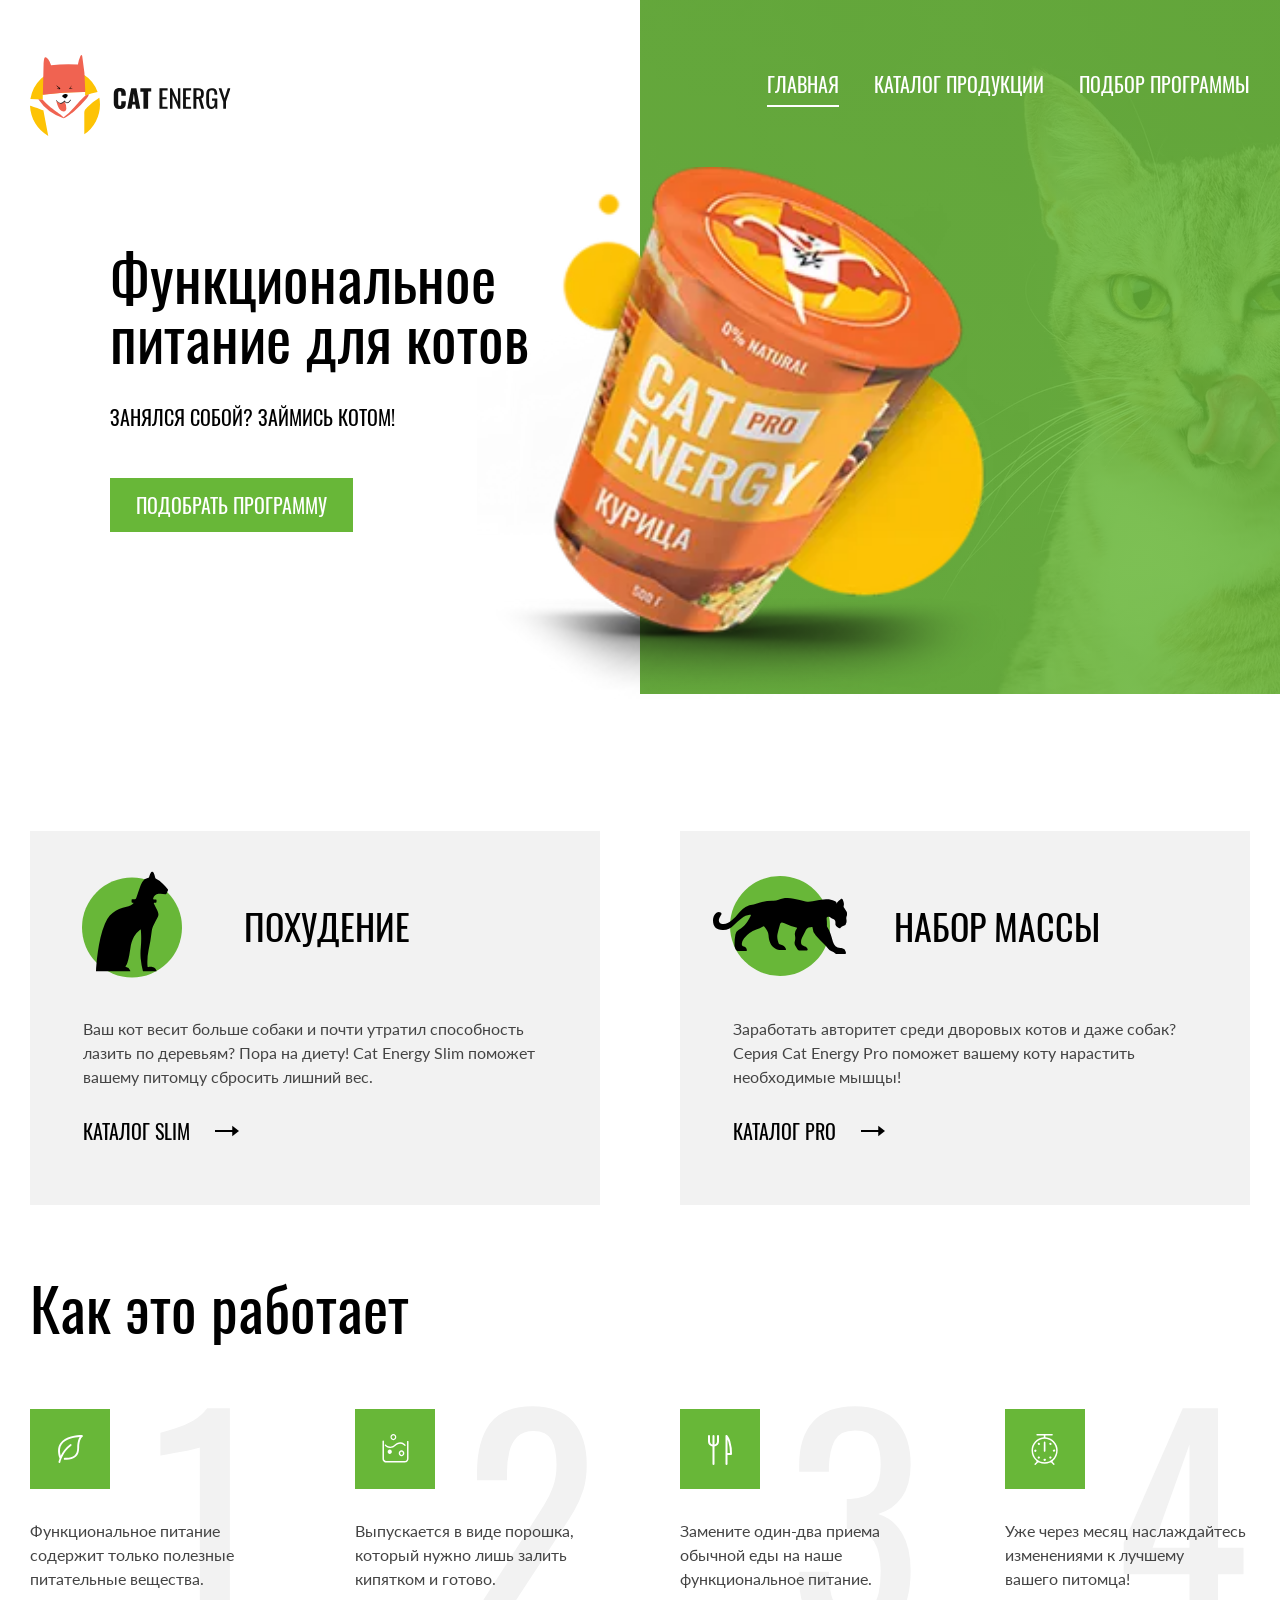
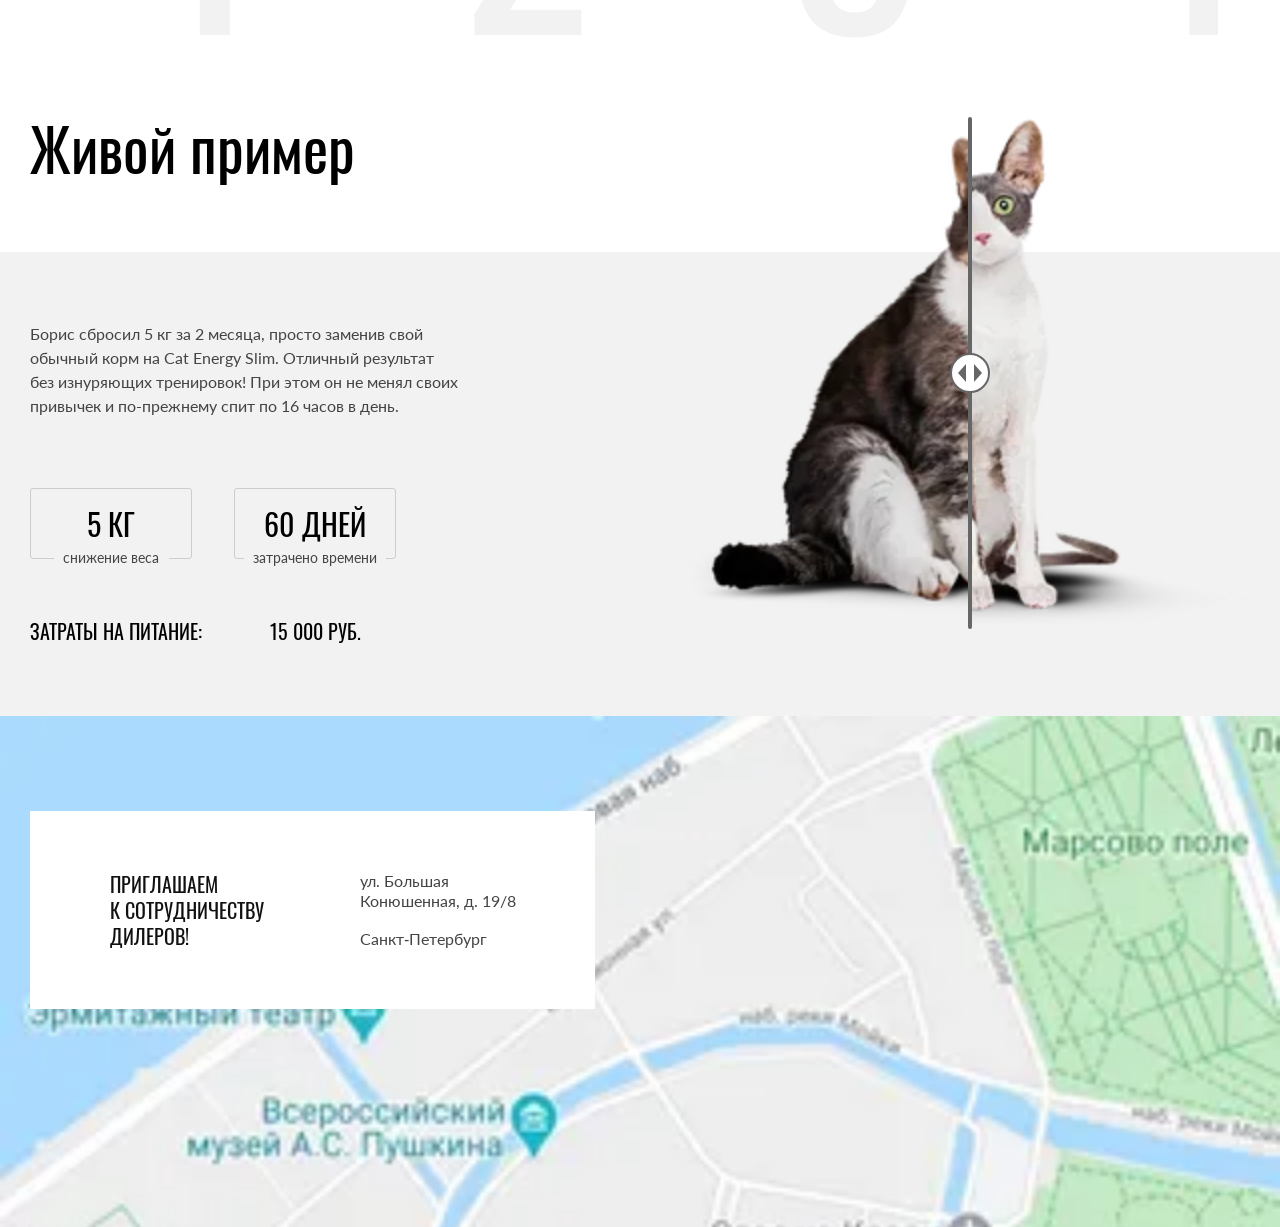
==== commit e479d855: "Deploying to gh-pages from @ htmlacademy-adaptive/1750975-cat-energy-2@b3a6d351eb1780afc2dca191ed2f0" ====
--- a/index.html
+++ b/index.html
@@ -1 +1 @@
-<!DOCTYPE html><html class="page" lang="ru"><head><meta charset="utf-8"><title>CAT ENERGY</title><meta name="viewport" content="width=device-width,initial-scale=1"><meta name="keywords" content="CAT ENERGY, фитнес еда для котов, здоровый кот, счастливый кот"><meta name="description" content="Интернет-магазин фитнес еды для котов"><meta property="og:url" content="https://devexlein.github.io/1750975-cat-energy-2/"><meta property="og:type" content="website"><meta property="og:title" content="CAT ENERGY - функциональное питание для котов"><meta property="og:description" content="CAT ENERGY - интернет-магазин фитнес еды для котов"><!-- preloader --><link rel="preload" href="fonts/oswald/oswald-regular.woff2" as="font" type="font/woff2" crossorigin="anonymous"><link rel="preload" href="fonts/lato/Lato-Regular.woff2" as="font" type="font/woff2" crossorigin="anonymous"><!-- favicons --><link rel="icon" href="favicon.ico"><link rel="icon" href="favicons/favicon.svg" type="image/svg+xml"><link rel="apple-touch-icon" href="favicons/favicon-180.png"><link rel="manifest" href="manifest.webmanifest"><!-- styles --><link rel="stylesheet" href="styles/styles.css"><!-- scripts --><script src="scripts/index.js" defer="defer"></script></head><body class="page__body"><!-- Шапка --><header class="page__header main-header"><a class="main-header__logo logo" href="index.html" aria-current="page"><picture><source media="(min-width: 1280px)" srcset="images/logo-image-desktop.svg" width="70" height="59" type="image/svg+xml"><source media="(min-width: 768px)" srcset="images/logo-image-tablet.svg" width="60" height="50" type="image/svg+xml"><img class="logo__image" src="images/logo-image-mobile.svg" width="33" height="38" alt="Логотип"></picture><img class="logo__text" src="images/logo-text.svg" width="101" height="18" lang="en" alt="Cat Energy"> </a><!-- Модификатор для открытого меню - opened, закрытого - closed --><!-- Если JS у пользователя выключен, модификатор - nojs --><nav class="main-header__nav main-nav main-nav--nojs"><button class="main-nav__toggle" type="button"><span class="visually-hidden">Открыть меню</span></button><ul class="main-nav__list main-nav__list--bg"><li class="main-nav__item"><a class="main-nav__link main-nav__link--current" href="#" aria-current="page">Главная</a></li><li class="main-nav__item"><a class="main-nav__link" href="catalog.html">Каталог продукции</a></li><li class="main-nav__item"><a class="main-nav__link" href="form.html">Подбор программы</a></li></ul></nav></header><!-- Главная страница сайта --><main class="page__main main-index"><h1 class="visually-hidden">Интернет-магазин фитнес еды для котиков</h1><section class="main-index__hero hero"><h2 class="hero__title section-title section-title--light">Функциональное питание для котов</h2><div class="hero__description"><p class="hero__slogan">Занялся собой? Займись котом!</p></div><picture class="hero__image-wrap"><source media="(min-width: 1260px)" srcset="images/hero/hero-image-desktop@1x.webp, images/hero/hero-image-desktop@2x.webp 2x" width="552" height="499" type="image/webp"><source media="(min-width: 768px)" srcset="images/hero/hero-image-tablet@1x.webp, images/hero/hero-image-tablet@2x.webp 2x" width="709" height="609" type="image/webp"><source srcset="images/hero/hero-image-mobile@1x.webp, images/hero/hero-image-mobile@2x.webp 2x" type="image/webp"><source media="(min-width: 1260px)" srcset="images/hero/hero-image-desktop@1x.png, images/hero/hero-image-desktop@2x.png 2x" width="552" height="499" type="image/png"><source media="(min-width: 768px)" srcset="images/hero/hero-image-tablet@1x.jpg, images/hero/hero-image-tablet@2x.jpg 2x" width="709" height="609" type="image/jpeg"><img class="hero__image" fetchpriority="high" src="images/hero/hero-image-mobile@1x.png" srcset="images/hero/hero-image-mobile@2x.png 2x" width="280" height="270" alt="Продукция Cat Energy PRO со вкусом курицы в стакане"></picture><a class="hero__link-button button" href="form.html">Подобрать программу</a></section><section class="main-index__programs programs"><h2 class="visually-hidden">Действующие программы питания</h2><ul class="programs__list"><li class="programs__item program-box program-box--slim"><h3 class="program-box__title box-title">Похудение</h3><p class="program-box__description">Ваш кот весит больше собаки и почти утратил способность лазить по деревьям? Пора на диету! <span lang="en">Cat Energy Slim</span> поможет вашему питомцу сбросить лишний вес.</p><a class="program-box__link" href="catalog.html#slim">Каталог Slim</a></li><li class="programs__item program-box program-box--pro"><h3 class="program-box__title box-title">Набор массы</h3><p class="program-box__description">Заработать авторитет среди дворовых котов и&nbsp;даже собак? Серия <span lang="en">Cat Energy Pro</span> поможет вашему коту нарастить необходимые мышцы!</p><a class="program-box__link" href="catalog.html">Каталог Pro</a></li></ul></section><section class="main-index__manual manual"><h2 class="manual__title section-title">Как это работает</h2><ol class="manual__list"><li class="manual__item quality-box quality-box--leaf"><p class="quality-box__description">Функциональное питание содержит только полезные питательные вещества.</p></li><li class="manual__item quality-box quality-box--water"><p class="quality-box__description">Выпускается в виде порошка, который нужно лишь залить кипятком и готово.</p></li><li class="manual__item quality-box quality-box--cutlery"><p class="quality-box__description">Замените один-два приема обычной еды на наше функциональное питание.</p></li><li class="manual__item quality-box quality-box--scales"><p class="quality-box__description">Уже через месяц наслаждайтесь изменениями к лучшему вашего&nbsp;питомца!</p></li></ol></section><section class="main-index__example example"><h2 class="example__title section-title">Живой пример</h2><p class="example__description">Борис сбросил 5 кг за 2 месяца, просто заменив свой обычный корм на <span lang="en">Cat Energy Slim</span>. Отличный результат без&nbsp;изнуряющих тренировок! При этом он не менял своих привычек и по-прежнему спит по 16 часов в день.</p><ul class="example__infographic infographic"><li class="infographic__item"><strong class="infographic__number">5 кг</strong> <span class="infographic__note infographic__note--short">снижение веса</span></li><li class="infographic__item"><strong class="infographic__number">60 дней</strong> <span class="infographic__note">затрачено времени</span></li></ul><p class="example__expenses">Затраты на питание: <strong class="example__sum">15 000 руб.</strong></p><div class="example__slider compare-slider"><div class="compare-slider__images-container"><picture><source media="(min-width: 768px)" srcset="images/example-slider/boris-before@1x.webp, images/example-slider/boris-before@2x.webp 2x" width="560" height="512" type="image/webp"><source srcset="images/example-slider/boris-before-mobile@1x.webp, images/example-slider/boris-before-mobile@2x.webp 2x" type="image/webp"><source media="(min-width: 768px)" srcset="images/example-slider/boris-before@1x.png, images/example-slider/boris-before@2x.png 2x" width="560" height="512" type="image/png"><img class="compare-slider__image compare-slider__image--before" src="images/example-slider/boris-before-mobile@1x.png" srcset="images/example-slider/boris-before-mobile@2x.png 2x" width="280" height="256" loading="lazy" alt="Толстый кот Борис до перехода на питание по профессиональной программе"></picture><picture><source media="(min-width: 768px)" srcset="images/example-slider/boris-after@1x.webp, images/example-slider/boris-after@2x.webp 2x" width="560" height="512" type="image/webp"><source srcset="images/example-slider/boris-after-mobile@1x.webp, images/example-slider/boris-after-mobile@2x.webp 2x" type="image/webp"><source media="(min-width: 768px)" srcset="images/example-slider/boris-after@1x.png, images/example-slider/boris-after@2x.png 2x" width="560" height="512" type="image/png"><img class="compare-slider__image" src="images/example-slider/boris-after-mobile@1x.png" srcset="images/example-slider/boris-after-mobile@2x.png 2x" width="280" height="256" loading="lazy" alt="Стройный кот Борис после перехода на питание по профессиональной программе"></picture></div><!-- Ползунок --> <label class="visually-hidden" for="slide-range">Передвигайте ползунок для показа результатов Бориса</label> <input class="compare-slider__range-handle" id="slide-range" name="slide-range" type="range" min="0" max="100" value="50" step="1"><div class="compare-slider__control"></div></div></section></main><!-- Футер --><footer class="page__footer main-footer"><section class="main-footer__address address"><h2 class="visually-hidden">Адрес офиса компании</h2><div class="address__content-wrap address__content-wrap--bg-primary"><p class="address__text">Приглашаем к&nbsp;сотрудничеству дилеров!</p><p class="address__location"><span class="address__location-street">ул.&nbsp;Большая Конюшенная,&nbsp;д.&nbsp;19/8</span> <span class="address__location-city">Санкт&#8209;Петербург</span></p></div><div class="address__map"><h2 class="visually-hidden">Как до нас добраться</h2><iframe class="address__map-iframe" src="https://www.google.com/maps/embed?pb=!1m18!1m12!1m3!1d1998.6037876728562!2d30.320472478050274!3d59.93871647491518!2m3!1f0!2f0!3f0!3m2!1i1024!2i768!4f13.1!3m3!1m2!1s0x4696310fca3de3a1%3A0xc7af30764648c6b1!2z0JHQvtC70YzRiNCw0Y8g0JrQvtC90Y7RiNC10L3QvdCw0Y8g0YPQuy4sINC0LiAxOS84LCDQodCw0L3QutGCLdCf0LXRgtC10YDQsdGD0YDQsywgMTkxMTg2!5e0!3m2!1sru!2sru!4v1766597941287!5m2!1sru!2sru" width="320" height="362" allowfullscreen title="Офис компании по адресу ул.Большая Конюшенная, 19/8, Санкт-Петербург" loading="lazy"></iframe><picture class="address__map-bg"><source media="(min-width: 1280px)" srcset="images/map/map-bg-desktop@1x.webp, images/map/map-bg-desktop@2x.webp 2x" width="1440" height="400" type="image/webp"><source media="(min-width: 540px)" srcset="images/map/map-bg-tablet@1x.webp, images/map/map-bg-tablet@2x.webp 2x" width="768" height="400" type="image/webp"><source srcset="images/map/map-bg-mobile@1x.webp, images/map/map-bg-mobile@2x.webp 2x" type="image/webp"><source media="(min-width: 1280px)" srcset="images/map/map-bg-desktop@1x.jpg, images/map/map-bg-desktop@2x.jpg 2x" width="1440" height="400" type="image/jpeg"><source media="(min-width: 540px)" srcset="images/map/map-bg-tablet@1x.jpg, images/map/map-bg-tablet@2x.jpg 2x" width="768" height="400" type="image/jpeg"><img class="address__map-image" src="images/map/map-bg-mobile@1x.jpg" srcset="images/map/map-bg-mobile@2x.jpg 2x" width="320" height="362" loading="lazy" alt="Офис компании Cat Energy на карте города"></picture></div></section><div class="main-footer__wrap"><a class="main-footer__logo logo" href="index.html" aria-current="page"><img class="logo__text" src="images/logo-text.svg" width="128" height="24" lang="en" alt="Cat Energy"></a><ul class="main-footer__social social"><li class="social__item"><a class="social__link social__link--vk" href="https://vk.com/htmlacademy" target="_blank" rel="noreferrer noopener"><span class="visually-hidden">Перейти в социальную сеть Vkontakte</span></a></li><li class="social__item"><a class="social__link social__link--youtube" href="https://www.youtube.com/user/htmlacademyru" target="_blank" rel="noreferrer noopener"><span class="visually-hidden">Перейти в социальную сеть Youtube</span></a></li><li class="social__item"><a class="social__link social__link--telegram" href="https://t.me/htmlacademy" target="_blank" rel="noreferrer noopener"><span class="visually-hidden">Перейти в социальную сеть Telegram</span></a></li></ul><a class="main-footer__copyright copyright" href="https://htmlacademy.ru/intensive/adaptive" target="_blank" rel="noreferrer noopener" aria-label="Перейти на сайт разработчика">HTML Academy</a></div></footer></body></html>+<!DOCTYPE html><html class="page" lang="ru"><head><meta charset="utf-8"><title>CAT ENERGY</title><meta name="viewport" content="width=device-width,initial-scale=1"><meta name="keywords" content="CAT ENERGY, фитнес еда для котов, здоровый кот, счастливый кот"><meta name="description" content="Интернет-магазин фитнес еды для котов"><meta property="og:url" content="https://devexlein.github.io/1750975-cat-energy-2/"><meta property="og:type" content="website"><meta property="og:title" content="CAT ENERGY - функциональное питание для котов"><meta property="og:description" content="CAT ENERGY - интернет-магазин фитнес еды для котов"><!-- preloader --><link rel="preload" href="fonts/oswald/oswald-regular.woff2" as="font" type="font/woff2" crossorigin="anonymous"><link rel="preload" href="fonts/lato/Lato-Regular.woff2" as="font" type="font/woff2" crossorigin="anonymous"><!-- favicons --><link rel="icon" href="favicon.ico"><link rel="icon" href="favicons/favicon.svg" type="image/svg+xml"><link rel="apple-touch-icon" href="favicons/favicon-180.png"><link rel="manifest" href="manifest.webmanifest"><!-- styles --><link rel="stylesheet" href="styles/styles.css"><!-- scripts --><script src="scripts/index.js" defer="defer"></script></head><body class="page__body"><!-- Шапка --><header class="page__header main-header"><a class="main-header__logo logo" href="index.html" aria-current="page"><picture><source media="(min-width: 1280px)" srcset="images/logo-image-desktop.svg" width="70" height="59" type="image/svg+xml"><source media="(min-width: 768px)" srcset="images/logo-image-tablet.svg" width="60" height="50" type="image/svg+xml"><img class="logo__image" src="images/logo-image-mobile.svg" width="33" height="38" alt="Логотип"></picture><img class="logo__text" src="images/logo-text.svg" width="101" height="18" lang="en" alt="Cat Energy"> </a><!-- Модификатор для открытого меню - opened, закрытого - closed --><!-- Если JS у пользователя выключен, модификатор - nojs --><nav class="main-header__nav main-nav main-nav--nojs"><button class="main-nav__toggle" type="button"><span class="visually-hidden">Открыть меню</span></button><ul class="main-nav__list main-nav__list--bg"><li class="main-nav__item"><a class="main-nav__link main-nav__link--current" href="#" aria-current="page">Главная</a></li><li class="main-nav__item"><a class="main-nav__link" href="catalog.html">Каталог продукции</a></li><li class="main-nav__item"><a class="main-nav__link" href="form.html">Подбор программы</a></li></ul></nav></header><!-- Главная страница сайта --><main class="page__main main-index"><h1 class="visually-hidden">Интернет-магазин фитнес еды для котиков</h1><section class="main-index__hero hero"><h2 class="hero__title section-title section-title--light">Функциональное питание для котов</h2><div class="hero__description"><p class="hero__slogan">Занялся собой? Займись котом!</p></div><picture class="hero__image-wrap"><source media="(min-width: 1260px)" srcset="images/hero/hero-image-desktop@1x.webp, images/hero/hero-image-desktop@2x.webp 2x" width="552" height="499" type="image/webp"><source media="(min-width: 768px)" srcset="images/hero/hero-image-tablet@1x.webp, images/hero/hero-image-tablet@2x.webp 2x" width="709" height="609" type="image/webp"><source srcset="images/hero/hero-image-mobile@1x.webp, images/hero/hero-image-mobile@2x.webp 2x" type="image/webp"><source media="(min-width: 1260px)" srcset="images/hero/hero-image-desktop@1x.png, images/hero/hero-image-desktop@2x.png 2x" width="552" height="499" type="image/png"><source media="(min-width: 768px)" srcset="images/hero/hero-image-tablet@1x.jpg, images/hero/hero-image-tablet@2x.jpg 2x" width="709" height="609" type="image/jpeg"><img class="hero__image" fetchpriority="high" src="images/hero/hero-image-mobile@1x.png" srcset="images/hero/hero-image-mobile@2x.png 2x" width="280" height="270" alt="Продукция Cat Energy PRO со вкусом курицы в стакане"></picture><a class="hero__link-button button" href="form.html">Подобрать программу</a></section><section class="main-index__programs programs"><h2 class="visually-hidden">Действующие программы питания</h2><ul class="programs__list"><li class="programs__item program-box program-box--slim"><h3 class="program-box__title box-title">Похудение</h3><p class="program-box__description">Ваш кот весит больше собаки и почти утратил способность лазить по деревьям? Пора на диету! <span lang="en">Cat Energy Slim</span> поможет вашему питомцу сбросить лишний вес.</p><a class="program-box__link" href="catalog.html#slim">Каталог Slim</a></li><li class="programs__item program-box program-box--pro"><h3 class="program-box__title box-title">Набор массы</h3><p class="program-box__description">Заработать авторитет среди дворовых котов и&nbsp;даже собак? Серия <span lang="en">Cat Energy Pro</span> поможет вашему коту нарастить необходимые мышцы!</p><a class="program-box__link" href="catalog.html">Каталог Pro</a></li></ul></section><section class="main-index__manual manual"><h2 class="manual__title section-title">Как это работает</h2><ol class="manual__list"><li class="manual__item quality-box quality-box--leaf"><p class="quality-box__description">Функциональное питание содержит только полезные питательные вещества.</p></li><li class="manual__item quality-box quality-box--water"><p class="quality-box__description">Выпускается в виде порошка, который нужно лишь залить кипятком и готово.</p></li><li class="manual__item quality-box quality-box--cutlery"><p class="quality-box__description">Замените один-два приема обычной еды на наше функциональное питание.</p></li><li class="manual__item quality-box quality-box--scales"><p class="quality-box__description">Уже через месяц наслаждайтесь изменениями к лучшему вашего&nbsp;питомца!</p></li></ol></section><section class="main-index__example example"><h2 class="example__title section-title">Живой пример</h2><p class="example__description">Борис сбросил 5 кг за 2 месяца, просто заменив свой обычный корм на <span lang="en">Cat Energy Slim</span>. Отличный результат без&nbsp;изнуряющих тренировок! При этом он не менял своих привычек и по-прежнему спит по 16 часов в день.</p><ul class="example__infographic infographic"><li class="infographic__item"><strong class="infographic__number">5 кг</strong> <span class="infographic__note infographic__note--short">снижение веса</span></li><li class="infographic__item"><strong class="infographic__number">60 дней</strong> <span class="infographic__note">затрачено времени</span></li></ul><p class="example__expenses">Затраты на питание: <strong class="example__sum">15 000 руб.</strong></p><div class="example__slider compare-slider"><div class="compare-slider__images-container"><picture><source media="(min-width: 768px)" srcset="images/example-slider/boris-before@1x.webp, images/example-slider/boris-before@2x.webp 2x" width="560" height="512" type="image/webp"><source srcset="images/example-slider/boris-before-mobile@1x.webp, images/example-slider/boris-before-mobile@2x.webp 2x" type="image/webp"><source media="(min-width: 768px)" srcset="images/example-slider/boris-before@1x.png, images/example-slider/boris-before@2x.png 2x" width="560" height="512" type="image/png"><img class="compare-slider__image compare-slider__image--before" src="images/example-slider/boris-before-mobile@1x.png" srcset="images/example-slider/boris-before-mobile@2x.png 2x" width="280" height="256" loading="lazy" alt="Толстый кот Борис до перехода на питание по профессиональной программе"></picture><picture><source media="(min-width: 768px)" srcset="images/example-slider/boris-after@1x.webp, images/example-slider/boris-after@2x.webp 2x" width="560" height="512" type="image/webp"><source srcset="images/example-slider/boris-after-mobile@1x.webp, images/example-slider/boris-after-mobile@2x.webp 2x" type="image/webp"><source media="(min-width: 768px)" srcset="images/example-slider/boris-after@1x.png, images/example-slider/boris-after@2x.png 2x" width="560" height="512" type="image/png"><img class="compare-slider__image" src="images/example-slider/boris-after-mobile@1x.png" srcset="images/example-slider/boris-after-mobile@2x.png 2x" width="280" height="256" loading="lazy" alt="Стройный кот Борис после перехода на питание по профессиональной программе"></picture></div><!-- Ползунок --> <label class="visually-hidden" for="slide-range">Передвигайте ползунок для показа результатов Бориса</label> <input class="compare-slider__range-handle" id="slide-range" name="slide-range" type="range" min="0" max="100" value="50" step="1"><div class="compare-slider__control"></div></div></section></main><!-- Футер --><footer class="page__footer main-footer"><section class="main-footer__address address"><h2 class="visually-hidden">Адрес офиса компании</h2><div class="address__content-wrap address__content-wrap--bg-primary"><p class="address__text">Приглашаем к&nbsp;сотрудничеству дилеров!</p><p class="address__location"><span class="address__location-street">ул.&nbsp;Большая Конюшенная,&nbsp;д.&nbsp;19/8</span> <span class="address__location-city">Санкт&#8209;Петербург</span></p></div><div class="address__map"><h2 class="visually-hidden">Как до нас добраться</h2><iframe class="address__map-iframe" src="https://www.google.com/maps/embed?pb=!1m18!1m12!1m3!1d1998.6037876728562!2d30.320472478050274!3d59.93871647491518!2m3!1f0!2f0!3f0!3m2!1i1024!2i768!4f13.1!3m3!1m2!1s0x4696310fca3de3a1%3A0xc7af30764648c6b1!2z0JHQvtC70YzRiNCw0Y8g0JrQvtC90Y7RiNC10L3QvdCw0Y8g0YPQuy4sINC0LiAxOS84LCDQodCw0L3QutGCLdCf0LXRgtC10YDQsdGD0YDQsywgMTkxMTg2!5e0!3m2!1sru!2sru!4v1766597941287!5m2!1sru!2sru" width="320" height="362" allowfullscreen title="Офис компании по адресу ул.Большая Конюшенная, 19/8, Санкт-Петербург" loading="lazy"></iframe><picture class="address__map-bg"><source media="(min-width: 1280px)" srcset="images/map/map-bg-desktop@1x.webp, images/map/map-bg-desktop@2x.webp 2x" width="1440" height="400" type="image/webp"><source media="(min-width: 540px)" srcset="images/map/map-bg-tablet@1x.webp, images/map/map-bg-tablet@2x.webp 2x" width="768" height="400" type="image/webp"><source srcset="images/map/map-bg-mobile@1x.webp, images/map/map-bg-mobile@2x.webp 2x" type="image/webp"><source media="(min-width: 1280px)" srcset="images/map/map-bg-desktop@1x.jpg, images/map/map-bg-desktop@2x.jpg 2x" width="1440" height="400" type="image/jpeg"><source media="(min-width: 540px)" srcset="images/map/map-bg-tablet@1x.jpg, images/map/map-bg-tablet@2x.jpg 2x" width="768" height="400" type="image/jpeg"><img class="address__map-image" src="images/map/map-bg-mobile@1x.jpg" srcset="images/map/map-bg-mobile@2x.jpg 2x" width="320" height="362" loading="lazy" alt="Офис компании Cat Energy на карте города"></picture></div></section><div class="main-footer__wrap"><a class="main-footer__logo logo" href="index.html" aria-current="page"><img class="main-footer__logo-text logo__text" src="images/logo-text.svg" width="128" height="24" lang="en" alt="Cat Energy"></a><ul class="main-footer__social social"><li class="social__item"><a class="social__link social__link--vk" href="https://vk.com/htmlacademy" target="_blank" rel="noreferrer noopener"><span class="visually-hidden">Перейти в социальную сеть Vkontakte</span></a></li><li class="social__item"><a class="social__link social__link--youtube" href="https://www.youtube.com/user/htmlacademyru" target="_blank" rel="noreferrer noopener"><span class="visually-hidden">Перейти в социальную сеть Youtube</span></a></li><li class="social__item"><a class="social__link social__link--telegram" href="https://t.me/htmlacademy" target="_blank" rel="noreferrer noopener"><span class="visually-hidden">Перейти в социальную сеть Telegram</span></a></li></ul><a class="main-footer__copyright copyright" href="https://htmlacademy.ru/intensive/adaptive" target="_blank" rel="noreferrer noopener" aria-label="Перейти на сайт разработчика">HTML Academy</a></div></footer></body></html>
--- a/styles/styles.css
+++ b/styles/styles.css
@@ -1 +1 @@
-@font-face{font-family:Lato;font-weight:400;font-style:normal;font-display:swap;src:local(Lato),url(../fonts/lato/Lato-Regular.woff2)format("woff2"),url(../fonts/lato/Lato-Regular.woff)format("woff")}@font-face{font-family:Oswald;font-weight:400;font-style:normal;font-display:swap;src:local(Oswald),url(../fonts/oswald/oswald-regular.woff2)format("woff2"),url(../fonts/oswald/oswald-regular.woff)format("woff")}*,:before,:after{box-sizing:border-box}html{height:100%}img{object-fit:contain;max-width:100%;height:auto}.visually-hidden{white-space:nowrap;clip:rect(0 0 0 0);border:0;width:1px;height:1px;margin:-1px;padding:0;display:flex;position:absolute;overflow:hidden}.page__body{font-family:Lato,Arial,sans-serif;font-size:14px;line-height:18px;font-weight:inherit;color:#444;background-color:#fff;flex-direction:column;min-height:100%;margin:0;font-style:normal;font-weight:400;display:flex}@media (width>=768px){.page__body{font-size:16px;line-height:24px}}@media (width<=767px){.page__header{padding-top:10px;position:relative}}@media (width>=768px){.page__header{padding:25px 30px 0}}@media (width>=1280px){.page__header{width:1280px;margin:0 auto;padding-top:55px}}.page__main{flex-grow:1;width:100%}@media (width>=1280px){.page__main{margin:0 auto}}.page__main.catalog{padding-top:27px}@media (width>=768px){.page__main.catalog{padding-top:60px}}@media (width>=1280px){.page__main.catalog{max-width:1280px;padding-top:68px}}.page__main.program-selection{padding-top:25px}@media (width>=768px){.page__main.program-selection{padding-top:60px}}@media (width>=1280px){.page__main.program-selection{max-width:1280px;padding-top:70px}}.button{font-family:Oswald,Arial,sans-serif;font-size:16px;line-height:20px;font-weight:inherit;color:#fff;text-align:center;text-transform:uppercase;cursor:pointer;background:#68b738;border:none;padding:10px 20px;text-decoration:none;transition:background-color .3s ease-in-out;display:block}.button:hover{background-color:#5eaa2f}.button:active{color:#ffffff4d}.button--secondary{color:#444;background:#f2f2f2}.button--secondary:hover{background:#ebebeb}.button--secondary:active{color:#444}.logo{text-decoration:none;transition:opacity .3s ease-in-out}.logo:hover,.logo:focus-visible{opacity:.8}.logo:active{opacity:.6}.section-title{font-family:Oswald,Arial,sans-serif;font-size:36px;line-height:36px;font-weight:inherit;color:#000}@media (width>=768px){.section-title{font-size:60px;line-height:60px}}.section-subtitle{font-family:Oswald,Arial,sans-serif;font-size:24px;line-height:24px;font-weight:inherit;color:#000;background-color:#fff;box-shadow:-40px 0 #fff,40px 0 #fff}.section-subtitle--short{max-width:190px}@media (width>=400px){.section-subtitle--short{max-width:100%}}.section-subtitle:before{content:"";z-index:-1;background-color:#68b738;width:100vw;height:2px;position:absolute;top:45%;right:0;box-shadow:100vw 0 #68b738}@media (width>=768px){.section-subtitle{font-size:32px;line-height:32px;box-shadow:0 0 #fff,40px 0 #fff}}@media (width>=1280px){.section-subtitle{font-size:40px;line-height:40px;box-shadow:-40px 0 #fff,40px 0 #fff}}.box-title{font-family:Oswald,Arial,sans-serif;font-size:24px;line-height:37px;font-weight:inherit;color:#000;text-transform:uppercase}@media (width>=768px){.box-title{font-size:36px;line-height:36px}}@media (width<=767px){.main-header{border-bottom:1px solid #d9d9d9}}@media (width>=768px){.main-header{justify-content:space-between;align-items:flex-start;column-gap:30px;display:flex}}.main-header__logo{flex-shrink:0;justify-content:space-between;align-items:center;width:50vw;margin-bottom:14px;padding-left:20px;display:flex}@media (width>=768px){.main-header__logo{column-gap:13px;width:-moz-fit-content;width:fit-content;margin-bottom:0;padding-left:0}}@media (width<=767px){.main-header__logo .logo__text{transform:translate(50%)}}@media (width>=1280px){.main-header__logo .logo__text{width:118px}}@media (width<=767px){.main-header__nav{z-index:3;width:100%}}@media (width>=1280px){.main-header__nav{margin-left:auto}}@media (width<=767px){.main-nav{background-color:#fff}.main-nav--nojs .main-nav__toggle,.main-nav--closed .main-nav__list{display:none}.main-nav--closed .main-nav__toggle{background-image:url(../icons/stack.svg#menu-burger);background-size:24px 24px}.main-nav--opened .main-nav__list{background-color:#fff;position:absolute;top:64px;left:0}.main-nav--opened .main-nav__toggle{background-image:url(../icons/stack.svg#menu-close);background-size:20px 20px}}.main-nav__toggle{z-index:2;cursor:pointer;background-color:#fff;background-image:url(../icons/stack.svg#menu-close);background-position:50%;background-repeat:no-repeat;background-size:20px 20px;border:none;width:40px;height:40px;transition:opacity .3s ease-in-out;position:absolute;top:12px;right:13px}.main-nav__toggle:hover,.main-nav__toggle:focus-visible{opacity:.6}.main-nav__toggle:active{opacity:.3}@media (width>=768px){.main-nav__toggle{display:none}}.main-nav__list{width:100%;margin:0;padding:0;list-style:none}@media (width>=768px){.main-nav__list{flex-wrap:wrap;justify-content:flex-end;align-items:flex-start;gap:10px 35px;display:flex}}@media (width>=1280px){.main-nav__list{flex-shrink:0;max-width:600px}.main-nav__list--bg .main-nav__link{color:#fff}.main-nav__list--bg .main-nav__link--current:after{background-color:#fff}}.main-nav__item{text-align:center;border-top:1px solid #e6e6e6}.main-nav__item:last-child{border-bottom:1px solid #e6e6e6}@media (width>=768px){.main-nav__item,.main-nav__item:last-child{border:none}}.main-nav__link{color:#000;text-transform:uppercase;font-family:Oswald,Arial,sans-serif;font-size:20px;line-height:20px;font-weight:inherit;padding:22px 0;text-decoration:none;transition:opacity .3s ease-in-out;display:block}.main-nav__link:hover,.main-nav__link:focus-visible:not(.main-nav__link--current){opacity:.6}.main-nav__link:active{opacity:.3}@media (width>=768px){.main-nav__link{padding:14px 0 10px;font-size:18px;line-height:24px}.main-nav__link--current{pointer-events:none;padding-bottom:0}.main-nav__link--current:after{content:"";background-color:#68b738;height:2px;margin-top:6px;display:block}}@media (width>=1280px){.main-nav__link{font-size:20px;line-height:30px}}@media (width>=768px){.main-index__hero{padding:32px 30px 0}}@media (width>=1280px){.main-index__hero{margin-bottom:126px;padding:25px 0 0}}.main-index__programs{padding:0 20px}@media (width>=768px){.main-index__programs{padding:0 30px}}@media (width>=1280px){.main-index__programs{max-width:1280px;margin:0 auto}}.main-index__manual{margin:0 auto;padding:22px 20px 50px}@media (width>=768px){.main-index__manual{padding:45px 30px 50px}}@media (width>=1280px){.main-index__manual{max-width:1280px;padding:72px 30px 68px}}.main-index__example{padding:27px 20px 40px}@media (width>=768px){.main-index__example{padding:42px 30px 100px}}@media (width>=1280px){.main-index__example{padding:0 0 75px}}@media (width<=767px){.hero{grid-template-columns:20px 1fr 20px;grid-template-rows:repeat(2,fit-content)1fr 135px 60px;color:#fff;text-align:center;display:grid}.hero:after{content:"";z-index:-3;background-color:#62a63b;grid-area:1/1/3/5;width:100%;height:auto;display:block}}@media (width>=768px){.hero{color:#000;text-align:start;grid-template-columns:1fr 510px calc(100vw - 570px) 1fr;display:grid}}@media (width>=1280px){.hero{grid-template-columns:1fr 510px 710px 1fr}}.hero:before{content:"";z-index:-2;background-color:#68b738;background-image:-webkit-linear-gradient(#68b738d9 0 100%),-webkit-image-set(url(../images/hero/hero-bg-mobile@2x.webp) 2x type("image/webp"),url(../images/hero/hero-bg-mobile@1x.webp) 1x type("image/webp"),url(../images/hero/hero-bg-mobile@2x.jpg) 2x type("image/jpg"),url(../images/hero/hero-bg-mobile@1x.jpg) 1x type("image/jpg")),-webkit-linear-gradient(90deg,#4f4f55 50%,#434248 50%);background-image:linear-gradient(#68b738d9 0 100%),image-set("../images/hero/hero-bg-mobile@2x.webp" 2x type("image/webp"),"../images/hero/hero-bg-mobile@1x.webp" 1x type("image/webp"),"../images/hero/hero-bg-mobile@2x.jpg" 2x type("image/jpg"),"../images/hero/hero-bg-mobile@1x.jpg" 1x type("image/jpg")),linear-gradient(90deg,#4f4f55 50%,#434248 50%);background-position:50% 0;background-repeat:no-repeat;grid-area:1/1/4/5;align-self:end;width:100%;height:302px;margin-bottom:-134px}@media (width>=768px){.hero:before{background:0 0}}@media (width>=1280px){.hero:before{background-image:-webkit-linear-gradient(90deg,#fff 50%,#68b738d9 50%),-webkit-image-set(url(../images/hero/hero-bg-desktop@2x.webp) 2x type("image/webp"),url(../images/hero/hero-bg-desktop@1x.webp) 1x type("image/webp"),url(../images/hero/hero-bg-desktop@2x.jpg) 2x type("image/jpg"),url(../images/hero/hero-bg-desktop@1x.jpg) 1x type("image/jpg")),-webkit-linear-gradient(90deg,#fff 50%,#4d4c50 50%,#3e3d41 70%);background-image:linear-gradient(90deg,#fff 50%,#68b738d9 50%),image-set("../images/hero/hero-bg-desktop@2x.webp" 2x type("image/webp"),"../images/hero/hero-bg-desktop@1x.webp" 1x type("image/webp"),"../images/hero/hero-bg-desktop@2x.jpg" 2x type("image/jpg"),"../images/hero/hero-bg-desktop@1x.jpg" 1x type("image/jpg")),linear-gradient(90deg,#fff 50%,#4d4c50 50%,#3e3d41 70%);background-position:0 0,50vw 0,0 0;background-repeat:no-repeat;height:694px;position:absolute;top:0;right:0}}.hero__title{color:inherit;grid-area:1/2/2/3;margin:0 0 25px;padding-top:27px}@media (width>=768px){.hero__title{grid-column:2/3;margin-bottom:40px;padding-left:90px}}@media (width>=1280px){.hero__title{padding-top:80px;padding-left:80px}}.hero__description{font-family:Oswald,Arial,sans-serif;font-size:14px;line-height:14px;font-weight:inherit;text-transform:uppercase;grid-area:2/2/3/3}@media (width>=768px){.hero__description{grid-area:2/2/3/3;padding-left:90px;font-size:20px;line-height:20px}}@media (width>=1280px){.hero__description{padding-left:80px}}.hero__slogan{margin:0 0 10px}.hero__slogan:last-child{margin-bottom:30px}@media (width>=768px){.hero__slogan:last-child{margin-bottom:20px}}@media (width>=1280px){.hero__slogan:last-child{margin-bottom:51px}}.hero__image-wrap{z-index:-1;grid-area:4/2/5/3;align-self:end}@media (width>=768px){.hero__image-wrap{grid-area:3/2/4/4;place-self:center end}}@media (width>=940px){.hero__image-wrap{grid-row:2/5}}@media (width>=1280px){.hero__image-wrap{grid-area:1/3/5/4;place-self:start;margin-left:-63px}}.hero__link-button{grid-area:5/2/6/3;margin-bottom:20px}@media (width>=768px){.hero__link-button{z-index:2;grid-area:3/2/4/3;place-self:start;margin:30px 0 0 90px;padding:14px 26px;font-size:20px;line-height:26px;display:inline-grid}}@media (width>=1280px){.hero__link-button{margin:0 0 0 80px}}.programs__list{margin:0;padding:0;list-style:none}@media (width>=1280px){.programs__list{flex-wrap:wrap;justify-content:space-between;gap:30px;display:flex}}.programs__item{padding:28px 20px 20px}.programs__item:not(:last-child){margin-bottom:20px}@media (width>=768px){.programs__item{padding:74px 53px 55px}.programs__item:not(:last-child){margin-bottom:30px}}@media (width>=1280px){.programs__item{width:570px}.programs__item:not(:last-child){margin:0}}.program-box{background-color:#f2f2f2;background-position:20px 20px;background-repeat:no-repeat}.program-box--slim{background-image:url(../icons/stack.svg#cat-slim);background-size:50px 53px}.program-box--pro{background-image:url(../icons/stack.svg#cat-pro);background-position:12px 20px;background-size:67px 53px}@media (width>=768px){.program-box{flex-direction:column;display:flex}.program-box--slim{background-position:right 63px top 48%;background-size:200px 210px}.program-box--pro{background-position:right 28px top 53%;background-size:270px 200px}}@media (width>=1280px){.program-box--slim{background-position:52px 40px;background-size:100px 107px}.program-box--pro{background-position:33px 45px;background-size:134px 100px}}.program-box__title{margin:0 0 28px;padding-left:70px}@media (width>=768px){.program-box__title{margin-bottom:24px;padding-left:0}}@media (width>=1280px){.program-box__title{margin-bottom:73px;padding-top:3px;padding-left:161px}}.program-box__description{margin:0 0 15px}@media (width<=767px){.program-box__description{border-bottom:1px solid #d9d9d9;padding-bottom:23px}}@media (width>=768px){.program-box__description{max-width:340px;margin-bottom:48px}}@media (width>=1280px){.program-box__description{flex-grow:1;max-width:100%;margin-bottom:23px}}.program-box__link{color:#000;text-transform:uppercase;font-family:Oswald,Arial,sans-serif;font-size:16px;line-height:16px;font-weight:inherit;align-items:center;column-gap:15px;padding:4px 60px 4px 0;text-decoration:none;display:flex}.program-box__link:after{content:"";background-color:#0000;background-image:url(../icons/stack.svg#arrow-right);background-position:100%;background-repeat:no-repeat;background-size:32px 12px;flex-shrink:0;width:24px;height:12px;margin-right:10px;transition:width .3s ease-in-out;display:block}.program-box__link:hover:after{width:32px}.program-box__link:active{opacity:.3}@media (width>=768px){.program-box__link{column-gap:25px;max-width:450px;font-size:20px;line-height:30px}}.manual__title{margin:0 0 40px}@media (width>=768px){.manual__title{margin-bottom:32px}}.manual__list{margin:0;padding:0;list-style:none}@media (width>=768px){.manual__list{counter-reset:item;grid-template-columns:repeat(auto-fill,240px);justify-content:start;gap:37px 144px;display:grid}}@media (width>=1280px){.manual__list{grid-template-columns:repeat(4,1fr);gap:30px 80px}}.manual__item:not(:last-child){margin-bottom:20px}@media (width>=768px){.manual__item:not(:last-child){margin:0}.manual__item{width:245px}}.quality-box{align-items:center;gap:20px;display:flex}.quality-box:before{content:"";background-color:#68b738;background-position:50%;background-repeat:no-repeat;background-size:30px 32px;flex-shrink:0;width:60px;height:60px;display:block}.quality-box--leaf:before{background-image:url(../icons/stack.svg#icon-leaf)}.quality-box--water:before{background-image:url(../icons/stack.svg#icon-water)}.quality-box--cutlery:before{background-image:url(../icons/stack.svg#icon-cutlery)}.quality-box--scales:before{background-image:url(../icons/stack.svg#icon-scales)}@media (width>=768px){.quality-box{grid-template-rows:150px;grid-template-columns:80px 1fr;align-items:start;gap:0 25px;display:grid}.quality-box:before{width:80px;height:80px;margin-top:40px}.quality-box:after{content:counter(item);counter-increment:item;z-index:1;font-family:Oswald,Arial,sans-serif;font-size:280px;line-height:280px;font-weight:inherit;color:#f2f2f2;grid-area:1/2/3/3;justify-self:center}}.quality-box__description{margin:0}@media (width>=768px){.quality-box__description{z-index:2;grid-area:2/1/3/span 2}}.example{background-color:#eaeaea}@media (width>=768px){.example{background-color:#fff;background-image:linear-gradient(0deg,#eaeaea 462px,#fff 462px 100%);grid-template-columns:2fr 1fr;column-gap:42px;display:grid}}@media (width>=1280px){.example{background-image:linear-gradient(#fff 135px,#eaeaea 135px 100%);grid-template-columns:1fr 660px minmax(560px,1fr) 1fr;column-gap:0}}.example__title{margin:0 0 42px}@media (width>=768px){.example__title{grid-column:1/-1;margin-bottom:60px}}@media (width>=1280px){.example__title{grid-column:2/3;margin-bottom:145px}}.example__description{margin:0 0 20px}@media (width>=768px){.example__description{grid-column:1/-1;margin-bottom:55px}}@media (width>=1280px){.example__description{grid-column:2/3;max-width:440px;margin-bottom:70px}}.example__infographic{margin:0 0 21px;padding:0;list-style:none}@media (width>=1280px){.example__infographic{grid-column:2/3;margin-bottom:55px}}.example__expenses{font-family:Oswald,Arial,sans-serif;font-size:14px;line-height:20px;font-weight:inherit;color:#000;text-transform:uppercase;text-align:center;margin:0 0 20px}@media (width>=768px){.example__expenses{text-align:end;justify-self:end;margin-bottom:0;padding-top:12px;font-size:20px}}@media (width>=1280px){.example__expenses{text-align:start;grid-column:2/3;justify-self:start;padding-top:1px}}.example__sum{font-weight:inherit}@media (width>=768px){.example__sum{text-align:end;margin-top:10px;display:block}}@media (width>=1280px){.example__sum{margin:0 0 0 63px;display:inline-block}}.example__slider{width:max-content;margin:20px auto 0;position:relative}@media (width>=1280px){.example__slider{margin:0 0 10px}}.infographic{flex-wrap:wrap;justify-content:space-between;align-items:flex-start;gap:15px;display:flex}@media (width>=768px){.infographic{justify-content:start;column-gap:42px}}.infographic__item{font-family:Lato,Arial,sans-serif;font-size:12px;line-height:12px;font-weight:inherit;text-align:center;flex-direction:column;justify-content:center;align-items:center;gap:9px;min-height:56px;display:flex}@media (width>=768px){.infographic__item{font-size:14px;line-height:14px}}.infographic__number{font-family:Oswald,Arial,sans-serif;font-size:24px;line-height:24px;font-weight:inherit;color:#000;text-transform:uppercase;hyphens:auto;border:1px solid #cdcdcd;border-radius:3px;width:124px;padding:14px}@media (width>=768px){.infographic__number{width:162px;padding:16px;font-size:30px;line-height:37px}}.infographic__note{background-color:#eaeaea;width:min-content;margin:-17px auto 0;padding:0 15px}@media (width>=768px){.infographic__note{word-wrap:break-word;background-color:#fff;width:142px;padding:0 8px}.infographic__note--short{max-width:115px}}@media (width>=1280px){.infographic__note{background-color:#eaeaea}}.compare-slider{--js-position:50%;color:#666;place-content:center;transition:color .3s ease-in-out;display:grid}@media (width>=768px){.compare-slider{grid-column:1/-1;justify-content:center}}@media (width>=1280px){.compare-slider{grid-area:1/3/span 4/4;place-self:start end}}.compare-slider:hover,.compare-slider:focus-within{color:#68b738}.compare-slider:active{color:#96c47a}.compare-slider__images-container{--width:clamp(280px,100vw - 40px,560px);width:var(--width);height:calc(var(--width)/35*32);position:relative}.compare-slider__image{object-fit:cover;object-position:left;width:100%;height:100%;overflow:hidden}.compare-slider__image--before{width:var(--js-position);background-color:#eaeaea;position:absolute;inset:0}@media (width>=768px){.compare-slider__image--before{background-color:#0000;background-image:linear-gradient(0deg,#eaeaea 362px,#fff 362px 100%)}}@media (width>=1280px){.compare-slider__image{background-image:linear-gradient(#fff 135px,#eaeaea 135px 100%)}}.compare-slider__range-handle{opacity:0;cursor:ew-resize;width:100%;height:100%;margin:0;position:absolute;inset:0}.compare-slider__control{left:var(--js-position);z-index:1;pointer-events:none;background-color:currentColor;border-radius:2px;width:4px;height:100%;padding:0;position:absolute;transform:translate(-50%)}.compare-slider__control:before,.compare-slider__control:after{content:"";width:40px;height:40px;position:absolute}.compare-slider__control:before{background-color:#fff;border:2px solid;border-radius:50%;top:calc(50% - 20px);left:calc(50% - 20px)}.compare-slider__control:after{background-color:currentColor;width:24px;height:18px;top:calc(50% - 9px);left:calc(50% - 12px);-webkit-mask-image:url(../icons/stack.svg#slider-thumb);mask-image:url(../icons/stack.svg#slider-thumb);-webkit-mask-position:50%;mask-position:50%;-webkit-mask-size:24px 18px;mask-size:24px 18px;-webkit-mask-repeat:no-repeat;mask-repeat:no-repeat}.form__group{border:none;margin:0;padding:0 20px 25px}.form__group--border{border-top:1px solid #d9d9d9;border-bottom:1px solid #d9d9d9;margin-bottom:24px;padding:20px}@media (width>=768px){.form__group--border{border:1px solid #d9d9d9;padding:23px 27px 27px}.form__group{margin-bottom:65px;padding:0}.form__group:has(.control-input[type=checkbox]){margin-top:-5px;margin-bottom:52px}}@media (width>=1280px){.form__group{margin:0}.form__group:has(.control-input[type=checkbox]){grid-area:additionally}.form__group:has(.form__group-item--img-email){grid-area:owner}.form__group:has(.form__comment-field){grid-area:comment}}.form__group-title{margin:0 0 35px;padding:0;position:relative;box-shadow:-40px 0 #fff,20px 0 #fff}.form__group-title:before{top:60%}@media (width>=768px){.form__group-title{margin-bottom:77px;font-size:36px;line-height:36px;box-shadow:-40px 0 #fff,40px 0 #fff}}.form__group-list{margin:0;padding:0;list-style:none}@media (width>=768px){.form__group-list:has(.control-input[type=radio]){margin-top:7px;padding:23px 27px 27px}.form__group-list:has(.control-input[type=checkbox]){grid-template-columns:1fr 1fr;gap:30px 60px;margin-top:-20px;display:grid}}@media (width>=1280px){.form__group-list:has(.control-input[type=radio]){margin-top:0;padding-left:30px}.form__group-list:has(.form__group-item--img-email){grid-template-columns:1fr 1fr;gap:40px 80px;display:grid}.form__group-list:has(.control-input[type=checkbox]){grid-template-columns:repeat(4,1fr);column-gap:80px}}.form__group-item{align-items:center;gap:13px;display:flex}.form__group-item--img-email,.form__group-item--img-phone{position:relative}.form__group-item--img-email .field-input,.form__group-item--img-phone .field-input{padding-right:40px}.form__group-item--img-email:after,.form__group-item--img-phone:after{content:"";background-color:#000;width:20px;height:20px;transition:background-color .2s ease-in-out;position:absolute;right:12px;-webkit-mask-position:100%;mask-position:100%;-webkit-mask-size:20px 20px;mask-size:20px 20px;-webkit-mask-repeat:no-repeat;mask-repeat:no-repeat}.form__group-item--img-email:after{-webkit-mask-image:url(../icons/stack.svg#email-stroke);mask-image:url(../icons/stack.svg#email-stroke)}.form__group-item--img-phone:after{-webkit-mask-image:url(../icons/stack.svg#phone-stroke);mask-image:url(../icons/stack.svg#phone-stroke)}.form__group-item--img-email:focus-within:after,.form__group-item--img-phone:focus-within:after{background-color:#68b738}.form__group-item--img-email:has(.field-input:user-invalid):after{background-color:#ff8282}.form__group-item--img-phone:has(.field-input:user-invalid):after{background-color:#ff8282}.form__group-item--img-email:has(.field-input:--invalid):after{background-color:#ff8282}.form__group-item--img-phone:has(.field-input:--invalid):after{background-color:#ff8282}.form__group-item:hover .field-input{border-color:#cdcdcd}.form__group-item:hover .field-label{color:#111}.form__group-item:has(.control-input){gap:15px}@media (width>=768px){.form__group-item:has(.control-input){gap:13px 20px}}.form__group-item:not(:has(.control-input)) .field-label{max-width:50%}.form__group-item:has(.control-input) .field-label{max-width:85%}.form__group-item:has(.control-input:disabled){opacity:.4;pointer-events:none;cursor:auto}.form__group-item:not(:last-child){margin-bottom:14px}@media (width>=768px){.form__group-item:not(:last-child){margin-bottom:20px}.form__group-item:not(:last-child):has(.control-input[type=radio]){margin-bottom:13px}.form__group-item:not(:last-child):has(.control-input[type=checkbox]){margin:0}}@media (width>=1280px){.form__group-item:has(.field-input[type=email]),.form__group-item:has(.field-input[type=phone]){margin:0}}.form__control-input{width:30px;height:30px;margin:0}@media (width>=768px){.form__control-input{width:40px;height:40px}}.form__control-input:before{width:0;height:0}.form__control-input[type=radio]:checked:before{width:13px;height:13px}@media (width>=768px){.form__control-input[type=radio]:checked:before{width:18px;height:18px}}.form__control-input[type=checkbox]:checked:before{width:17px;height:10px}@media (width>=768px){.form__control-input[type=checkbox]:checked:before{width:22px;height:12px}}.form__input{width:100%}.form__comment-field{resize:vertical;width:100%;min-height:150px}.form__comment-field[name=comment]{border-color:#e7e7e7}@media (width>=768px){.form__comment-field{height:175px;margin-top:10px}}@media (width>=1280px){.form__comment-field{margin:0}}.form__button{hyphens:auto;width:calc(100% - 40px);margin:5px auto auto}@media (width>=768px){.form__button{max-width:284px;margin:0;padding:14px;font-size:20px;line-height:26px;display:inline-block}}@media (width>=1280px){.form__button{grid-area:button;align-self:center;width:100%;max-width:none;margin-top:-65px;padding:13px 20px}}.form__note{color:#000;text-align:center;margin-top:20px;margin-bottom:32px}@media (width>=768px){.form__note{max-width:40%;margin:0 0 0 60px;display:inline-block}}@media (width>=1280px){.form__note{text-align:start;grid-area:note;max-width:none;margin:-45px 0 0}}.field-label{font-family:Oswald,Arial,sans-serif;font-size:16px;line-height:18px;font-weight:inherit;text-transform:uppercase;cursor:pointer;flex-shrink:0;transition:color .2s ease-in-out}.field-label:hover{color:#111}@media (width>=768px){.field-label{font-size:20px;line-height:30px}}.field-input{font-family:Oswald,Arial,sans-serif;font-size:16px;line-height:18px;font-weight:inherit;color:inherit;text-transform:uppercase;border:1px solid #cdcdcd;padding:13px 15px}.field-input[type=text],.field-input[type=number]{border-color:#e7e7e7}.field-input[type=number]{-webkit-appearance:textfield;appearance:textfield}.field-input[type=number]::-webkit-outer-spin-button{-webkit-appearance:none;appearance:none}.field-input[type=number]::-webkit-inner-spin-button{-webkit-appearance:none;appearance:none}.field-input:hover{border-color:#cdcdcd}.field-input:focus-visible,.field-input:focus{outline-offset:-2px;outline:2px solid #444}.field-input--invalid{outline-offset:-2px;outline:2px solid #ff8282}.field-input:user-invalid{outline-offset:-2px;outline:2px solid #ff8282}@media (width>=768px){.field-input{padding:10px 20px;font-size:20px;line-height:30px}}.control-input{-webkit-appearance:none;appearance:none;cursor:pointer;border:1px solid #cdcdcd;flex-shrink:0;order:-1;transition:transform .3s ease-in-out;position:relative}.control-input[type=radio]{border-radius:50%}.control-input:before{content:"";transition:width .3s ease-in-out,height .3s ease-in-out;position:absolute;top:50%;left:50%;transform:translate(-50%,-50%)}.control-input[type=radio]:checked:before{background-color:#68b738;border-radius:50%;transform:translate(-50%,-50%)}.control-input[type=checkbox]:checked:before{border-bottom:2px solid #68b738;border-left:2px solid #68b738;transform:translate(-50%,-75%)rotate(-45deg)}.control-input:hover{border-color:#bababa}.catalog__title{margin:0 0 40px;padding:0 20px}@media (width>=768px){.catalog__title{margin-bottom:84px;padding:0 30px}.catalog__main-content{padding:0 30px}}@media (width>=1280px){.catalog__main-content{max-width:1280px}}.catalog__additional-content{margin-bottom:40px;padding:25px 20px 0}@media (width>=768px){.catalog__additional-content{margin-bottom:80px;padding:74px 30px 0}}@media (width>=1280px){.catalog__additional-content{max-width:1280px;margin-bottom:96px}}.catalog__newsletter{margin-bottom:40px;padding:0 20px}@media (width>=768px){.catalog__newsletter{margin-bottom:80px;padding:0 30px}}@media (width>=1280px){.catalog__newsletter{max-width:1280px;margin-bottom:104px}}.main-catalog__list{margin:0;padding:0;list-style:none}@media (width>=768px){.main-catalog__list{grid-template-columns:repeat(auto-fit,minmax(320px,1fr));justify-items:center;gap:62px 60px;display:grid}}@media (width>=1280px){.main-catalog__list{grid-template-columns:repeat(auto-fit,minmax(245px,1fr));gap:65px 80px}}.main-catalog__item--more{position:relative}@media (width<=767px){.main-catalog__item{padding:20px 0 24px}.main-catalog__item--more{padding-top:80px}}@media (width>=768px){.main-catalog__item{width:324px;padding:9px 35px 40px}.main-catalog__item--more{margin-top:81px;padding-top:160px}}@media (width>=1280px){.main-catalog__item{width:245px}.main-catalog__item--more{padding-top:148px}}.product{border-top:1px solid #ebebeb;grid-template-columns:20px 140px 1fr 20px;row-gap:13px;display:grid}.product:last-child{border-bottom:1px solid #ebebeb}.product--show-more{text-align:center;gap:0}.product--show-more:before,.product--show-more:after{content:"";background-color:#d3d3d3;width:30px;height:2px;display:block;position:absolute;top:40px;left:50%;transform:translate(-50%,50%)}.product--show-more:before{transform:translate(-50%,50%)rotate(90deg)}.product--show-more .product__title{text-transform:uppercase;grid-column:2/span 2;justify-self:center;max-width:-moz-fit-content;max-width:fit-content;margin-bottom:8px}.product--show-more .product__specification-wrap{grid-column:2/span 2}@media (width>=768px){.product{background-image:linear-gradient(#0000 81px,#f2f2f2 81px 100%);border-top:none;flex-direction:column;row-gap:20px;display:flex}.product--show-more{background-image:none;border:2px solid #f2f2f2;gap:0}.product--show-more:before,.product--show-more:after{width:60px;top:80px}.product--show-more .product__title{max-width:170px;margin:0 auto 23px}.product--show-more .product__specification-wrap{max-width:170px;margin:0 auto}}@media (width>=1280px){.product--show-more:before,.product--show-more:after{top:76px}}.product__title-link{color:#000;text-transform:uppercase;grid-column:3/4;text-decoration:none}.product__title-link:hover{opacity:.8}.product__title-link:active{opacity:.6}@media (width>=768px){.product__title-link{order:-1;margin:0 auto}}.product__title{font-family:Oswald,Arial,sans-serif;font-size:16px;line-height:20px;font-weight:inherit;color:#222;max-width:76px;margin:0}@media (width>=768px){.product__title{text-align:center;max-width:135px;font-size:20px;line-height:24px}}.product__image-link{grid-area:1/2/span 2/3}.product__image-link:hover,.product__image-link:focus-visible{opacity:.8}.product__image-link:active{opacity:.6}@media (width>=768px){.product__image-link{order:-2;margin:0 auto}}@media (width>=1280px){.product__image{width:169px;height:200px;transform:translateY(4%)scale(1.2)}}.product__specification-wrap{font-family:Lato,Arial,sans-serif;font-size:12px;line-height:16px;font-weight:inherit;flex-direction:column;grid-area:2/3/3/4;margin-bottom:10px;display:flex}@media (width>=768px){.product__specification-wrap{margin-top:-4px;margin-bottom:11px;font-size:16px}}@media (width>=1280px){.product__specification-wrap{margin-top:0}}.product__specification{justify-content:space-between;align-items:center;column-gap:10px;display:flex}@media (width>=768px){.product__specification{border-bottom:1px solid #cdcdcd;padding-top:4px;padding-bottom:5px;line-height:20px}}@media (width>=1280px){.product__specification{padding-bottom:7px}}.product__specification-value{margin:0}.product__description{margin:0 0 3px}.product__description:last-child{margin-bottom:12px}@media (width>=768px){.product__description{line-height:18px}}.product__order,.product__button{grid-column:2/span 2;margin-top:auto}.additional-catalog__title{width:-moz-fit-content;width:fit-content;margin:0 0 36px;position:relative}@media (width>=768px){.additional-catalog__title{margin-bottom:80px;padding-left:40px}}@media (width>=1280px){.additional-catalog__title{padding-left:0}.additional-catalog__content{grid-template-columns:1fr 245px;column-gap:80px;display:grid}}.additional-catalog__list{margin:0 0 35px;padding:0;list-style:none}@media (width>=768px){.additional-catalog__list{margin-bottom:68px}}@media (width>=1280px){.additional-catalog__list{margin-bottom:0}}.additional-catalog__item{padding:12px 0 19px}@media (width>=768px){.additional-catalog__item{padding:26px 38px 28px}}@media (width>=1280px){.additional-catalog__item{padding:15px 0 16px}}.additional-catalog__promo{font-family:Lato,Arial,sans-serif;font-size:16px;line-height:20px;font-weight:inherit;color:#fff;text-align:center;background-color:#68b738;background-image:-webkit-image-set(url(../images/additional-catalog/box-bg-mobile@2x.webp) 2x type("image/webp"),url(../images/additional-catalog/box-bg-mobile@1x.webp) 1x type("image/webp"),url(../images/additional-catalog/box-bg-mobile@2x.jpg) 2x type("image/jpg"),url(../images/additional-catalog/box-bg-mobile@1x.jpg) 1x type("image/jpg"));background-image:image-set("../images/additional-catalog/box-bg-mobile@2x.webp" 2x type("image/webp"),"../images/additional-catalog/box-bg-mobile@1x.webp" 1x type("image/webp"),"../images/additional-catalog/box-bg-mobile@2x.jpg" 2x type("image/jpg"),"../images/additional-catalog/box-bg-mobile@1x.jpg" 1x type("image/jpg"));background-position:50%;background-repeat:no-repeat;background-size:cover;padding:60px 50px 43px}.additional-catalog__promo:before{content:"";background-image:url(../icons/stack.svg#icon-gift);background-position:50%;background-repeat:no-repeat;background-size:contain;width:78px;height:80px;margin:0 auto 48px;display:block}@media (width>=768px){.additional-catalog__promo{text-align:start;background-image:-webkit-image-set(url(../images/additional-catalog/box-bg-tablet@2x.webp) 2x type("image/webp"),url(../images/additional-catalog/box-bg-tablet@1x.webp) 1x type("image/webp"),url(../images/additional-catalog/box-bg-tablet@2x.jpg) 2x type("image/jpg"),url(../images/additional-catalog/box-bg-tablet@1x.jpg) 1x type("image/jpg"));background-image:image-set("../images/additional-catalog/box-bg-tablet@2x.webp" 2x type("image/webp"),"../images/additional-catalog/box-bg-tablet@1x.webp" 1x type("image/webp"),"../images/additional-catalog/box-bg-tablet@2x.jpg" 2x type("image/jpg"),"../images/additional-catalog/box-bg-tablet@1x.jpg" 1x type("image/jpg"));align-items:center;column-gap:264px;padding:57px 100px 60px 77px;display:flex}.additional-catalog__promo:before{flex-shrink:0;width:80px;height:83px;margin:0}}@media (width>=1280px){.additional-catalog__promo{text-align:center;background-image:-webkit-image-set(url(../images/additional-catalog/box-bg-desktop@2x.webp) 2x type("image/webp"),url(../images/additional-catalog/box-bg-desktop@1x.webp) 1x type("image/webp"),url(../images/additional-catalog/box-bg-desktop@2x.jpg) 2x type("image/jpg"),url(../images/additional-catalog/box-bg-desktop@1x.jpg) 1x type("image/jpg"));background-image:image-set("../images/additional-catalog/box-bg-desktop@2x.webp" 2x type("image/webp"),"../images/additional-catalog/box-bg-desktop@1x.webp" 1x type("image/webp"),"../images/additional-catalog/box-bg-desktop@2x.jpg" 2x type("image/jpg"),"../images/additional-catalog/box-bg-desktop@1x.jpg" 1x type("image/jpg"));flex-direction:column;gap:46px;padding:56px 40px 42px}}.additional-product{border-top:1px solid #cdcdcd}.additional-product:last-child{border-bottom:1px solid #cdcdcd}@media (width>=768px){.additional-product{border-left:1px solid #cdcdcd;border-right:1px solid #cdcdcd;grid-template-columns:1fr 1fr;display:grid}}@media (width>=1280px){.additional-product{border-left:none;border-right:none;grid-template-columns:1fr 285px 244px;align-items:center;column-gap:40px}}.additional-product__title{font-family:Oswald,Arial,sans-serif;font-size:16px;line-height:16px;font-weight:inherit;text-transform:uppercase;color:#222;margin:0 0 13px}@media (width>=768px){.additional-product__title{margin-bottom:25px;font-size:20px;line-height:20px}}@media (width>=1280px){.additional-product__title{margin-bottom:0}}.additional-product__params{font-family:Lato,Arial,sans-serif;font-size:14px;line-height:14px;font-weight:inherit;justify-content:space-between;margin-bottom:15px;display:flex}@media (width>=768px){.additional-product__params{justify-self:end;column-gap:50px;margin-bottom:0;font-size:16px;line-height:20px}}@media (width>=1280px){.additional-product__params{justify-self:stretch;margin-bottom:0}}.additional-product__price{margin:0}@media (width>=768px){.additional-product__order{grid-column:span 2}}@media (width>=1280px){.additional-product__order{grid-column:3/4;align-self:start;margin-bottom:0}}.newsletter__title{width:-moz-fit-content;width:fit-content;margin:0 0 32px;position:relative}@media (width>=768px){.newsletter__title{margin-bottom:66px;padding-left:40px}}@media (width>=1280px){.newsletter__title{margin-bottom:72px;padding-left:0}}.newsletter__description{font-family:Oswald,Arial,sans-serif;font-size:16px;line-height:24px;font-weight:inherit;color:#000;text-align:center;margin:0 0 24px}@media (width>=768px){.newsletter__description{max-width:clamp(632px,85%,752px);margin:0 auto 24px;font-size:24px;line-height:32px}.newsletter__form{justify-content:center;display:flex}}.newsletter__form .form__input{width:100%;margin-bottom:16px;padding:12px;font-size:20px;line-height:30px}@media (width>=768px){.newsletter__form .form__input{flex-grow:0;max-width:clamp(376px,50%,496px);margin-bottom:0}}.newsletter__form .form__button{width:100%;margin:0;padding:15px;font-size:20px;line-height:26px}@media (width>=768px){.newsletter__form .form__button{flex-shrink:0;width:256px}}.main-footer{background-color:#f2f2f2}@media (width>=1280px){.main-footer__address{min-height:400px}}.main-footer__wrap{text-align:center;padding:40px 20px}@media (width>=768px){.main-footer__wrap{justify-content:space-between;align-items:center;padding:58px 30px;display:flex}}@media (width>=1280px){.main-footer__wrap{justify-content:space-between;align-items:center;max-width:1280px;margin:0 auto;padding:66px 30px;display:flex}}.main-footer__logo{margin-bottom:18px;display:block}@media (width>=768px){.main-footer__logo{flex-shrink:0;margin-bottom:0;padding-top:5px}}.main-footer__social{border-top:1px solid #d9d9d9;border-bottom:1px solid #d9d9d9;margin:0 0 18px;padding:20px 0;list-style:none}@media (width>=768px){.main-footer__social{border:none;max-width:360px;margin-bottom:0;padding:0 0 0 40px}.main-footer__copyright{flex-shrink:0;width:164px}}@media (width>=1280px){.address{grid-template-rows:95px 1fr 105px;grid-template-columns:1fr 565px 655px 1fr;display:grid}}.address__content-wrap{flex-direction:row;justify-content:space-between;align-items:center;gap:15px;padding:26px 20px;display:flex}.address__content-wrap--bg-primary{background-color:#fff}@media (width>=768px){.address__content-wrap{padding:60px 70px}}@media (width>=1280px){.address__content-wrap{z-index:3;background-color:#fff;grid-area:2/2/3/3;align-self:start;padding:60px 75px 60px 80px}}.address__text{font-family:Oswald,Arial,sans-serif;font-size:16px;line-height:20px;font-weight:inherit;color:#111;text-transform:uppercase;max-width:170px;margin:0}@media (width>=768px){.address__text{font-size:20px;line-height:26px}}.address__location{max-width:160px;margin:0;line-height:20px}@media (width>=768px){.address__location{text-align:right}}@media (width>=1280px){.address__location{text-align:start}}@media (width>=768px){.address__location-city{margin-top:18px;display:block}}.address__map{grid-template-rows:362px;grid-template-columns:20px 1fr 20px;display:grid}@media (width>=540px){.address__map{grid-template-rows:minmax(400px,1fr)}}@media (width>=1280px){.address__map{grid-area:1/1/-1/-1}}.address__map-iframe{z-index:2;border:none;grid-area:1/1/-1/-1;width:100%;height:100%}.address__map-bg{z-index:1;grid-area:1/1/-1/-1;overflow:hidden}@media (width>=768px){.address__map-bg{align-self:center}}@media (width>=1280px){.address__map-bg{align-self:stretch}}.address__map-image{object-fit:cover;width:100%;display:block}@media (width>=540px){.address__map-image{height:400px}}@media (width>=1280px){.address__map-image{height:auto;min-height:100%}}.social{flex-flow:wrap;justify-content:center;align-items:center;gap:24px;display:flex}.social__link{color:inherit;flex-direction:row;justify-content:center;align-items:center;min-width:28px;min-height:22px;display:flex}.social__link:before{content:"";background-color:#666;width:28px;height:22px;transition:background-color .3s ease-in-out;display:block;-webkit-mask-position:50%;mask-position:50%;-webkit-mask-size:28px 22px;mask-size:28px 22px;-webkit-mask-repeat:no-repeat;mask-repeat:no-repeat}.social__link--vk:before{-webkit-mask-image:url(../icons/stack.svg#icon-vk);mask-image:url(../icons/stack.svg#icon-vk)}.social__link--youtube:before{-webkit-mask-image:url(../icons/stack.svg#icon-youtube);mask-image:url(../icons/stack.svg#icon-youtube)}.social__link--telegram:before{-webkit-mask-image:url(../icons/stack.svg#icon-telegram);mask-image:url(../icons/stack.svg#icon-telegram)}.social__link:hover:before,.social__link:focus-visible:before{background-color:#68b738}.social__link:active:before{opacity:.3;background-color:#68b738}.copyright{font-family:Lato,Arial,sans-serif;font-size:16px;line-height:20px;font-weight:inherit;color:inherit;text-align:start;flex-direction:row;justify-content:space-between;align-items:center;text-decoration:none;display:flex}.copyright:after{content:"";background-color:#666;flex-shrink:0;width:27px;height:34px;transition:background-color .3s ease-in-out;display:block;-webkit-mask-image:url(../icons/stack.svg#logo-htmlacademy);mask-image:url(../icons/stack.svg#logo-htmlacademy);-webkit-mask-position:50%;mask-position:50%;-webkit-mask-size:27px 34px;mask-size:27px 34px;-webkit-mask-repeat:no-repeat;mask-repeat:no-repeat}.copyright:hover:after,.copyright:focus-visible:after{background-color:#68b738}.copyright:active{opacity:.3}.copyright:active:after{background-color:#68b738}@media (width>=768px){.program-selection{padding:0 30px}.program-selection .section-subtitle{box-shadow:-40px 0 #fff,40px 0 #fff}}.program-selection__title{hyphens:auto;margin:0 0 37px;padding:0 20px}@media (width>=768px){.program-selection__title{margin-bottom:54px;padding:0 40px}}@media (width>=1280px){.program-selection__title{padding:0}}.program-selection__description{color:#000;text-transform:uppercase;text-wrap:balance;margin:0 0 40px;padding:0 20px;font-family:Oswald,Arial,sans-serif}@media (width>=768px){.program-selection__description{max-width:80vw;margin-bottom:66px;padding:0 40px;font-size:20px;line-height:30px}}@media (width>=1280px){.program-selection__description{max-width:340px;padding:0}}@media (width>=768px){.program-selection__form{margin-bottom:60px;padding:0 40px}}@media (width>=1280px){.program-selection__form{grid-template-columns:1fr 1fr;grid-template-areas:"cat program""owner owner""comment comment""additionally additionally""button note";align-items:start;gap:69px 75px;margin-bottom:75px;padding:0;display:grid}}+@font-face{font-family:Lato;font-weight:400;font-style:normal;font-display:swap;src:local(Lato),url(../fonts/lato/Lato-Regular.woff2)format("woff2"),url(../fonts/lato/Lato-Regular.woff)format("woff")}@font-face{font-family:Oswald;font-weight:400;font-style:normal;font-display:swap;src:local(Oswald),url(../fonts/oswald/oswald-regular.woff2)format("woff2"),url(../fonts/oswald/oswald-regular.woff)format("woff")}*,:before,:after{box-sizing:border-box}html{height:100%}img{object-fit:contain;max-width:100%;height:auto}.visually-hidden{white-space:nowrap;clip:rect(0 0 0 0);border:0;width:1px;height:1px;margin:-1px;padding:0;display:flex;position:absolute;overflow:hidden}.page__body{font-family:Lato,Arial,sans-serif;font-size:14px;line-height:18px;font-weight:inherit;color:#444;background-color:#fff;flex-direction:column;min-height:100%;margin:0;font-style:normal;font-weight:400;display:flex}@media (width>=768px){.page__body{font-size:16px;line-height:24px}}@media (width<=767px){.page__header{padding-top:10px;position:relative}}@media (width>=768px){.page__header{padding:25px 30px 0}}@media (width>=1280px){.page__header{width:1280px;margin:0 auto;padding-top:55px}}.page__main{flex-grow:1;width:100%}@media (width>=1280px){.page__main{margin:0 auto}}.page__main.catalog{padding-top:27px}@media (width>=768px){.page__main.catalog{padding-top:60px}}@media (width>=1280px){.page__main.catalog{max-width:1280px;padding-top:68px}}.page__main.program-selection{padding-top:25px}@media (width>=768px){.page__main.program-selection{padding-top:60px}}@media (width>=1280px){.page__main.program-selection{max-width:1280px;padding-top:70px}}.button{font-family:Oswald,Arial,sans-serif;font-size:16px;line-height:20px;font-weight:inherit;color:#fff;text-align:center;text-transform:uppercase;cursor:pointer;background:#68b738;border:none;padding:10px 20px;text-decoration:none;transition:background-color .3s ease-in-out;display:block}.button:hover{background-color:#5eaa2f}.button:active{color:#ffffff4d}.button--secondary{color:#444;background:#f2f2f2}.button--secondary:hover{background:#ebebeb}.button--secondary:active{color:#444}.logo{text-decoration:none;transition:opacity .3s ease-in-out}.logo:hover,.logo:focus-visible{opacity:.8}.logo:active{opacity:.6}@media (width<=767px){.logo__text{transform:translate(50%)}}@media (width>=1280px){.logo__text{width:118px}}.section-title{font-family:Oswald,Arial,sans-serif;font-size:36px;line-height:36px;font-weight:inherit;color:#000}@media (width>=768px){.section-title{font-size:60px;line-height:60px}}.section-subtitle{font-family:Oswald,Arial,sans-serif;font-size:24px;line-height:24px;font-weight:inherit;color:#000;background-color:#fff;box-shadow:-40px 0 #fff,40px 0 #fff}.section-subtitle--short{max-width:190px}@media (width>=400px){.section-subtitle--short{max-width:100%}}.section-subtitle:before{content:"";z-index:-1;background-color:#68b738;width:100vw;height:2px;position:absolute;top:45%;right:0;box-shadow:100vw 0 #68b738}@media (width>=768px){.section-subtitle{font-size:32px;line-height:32px;box-shadow:0 0 #fff,40px 0 #fff}}@media (width>=1280px){.section-subtitle{font-size:40px;line-height:40px;box-shadow:-40px 0 #fff,40px 0 #fff}}.box-title{font-family:Oswald,Arial,sans-serif;font-size:24px;line-height:37px;font-weight:inherit;color:#000;text-transform:uppercase}@media (width>=768px){.box-title{font-size:36px;line-height:36px}}@media (width<=767px){.main-header{border-bottom:1px solid #d9d9d9}}@media (width>=768px){.main-header{justify-content:space-between;align-items:flex-start;column-gap:30px;display:flex}}.main-header__logo{flex-shrink:0;justify-content:space-between;align-items:center;width:50vw;margin-bottom:14px;padding-left:20px;display:flex}@media (width>=768px){.main-header__logo{column-gap:13px;width:-moz-fit-content;width:fit-content;margin-bottom:0;padding-left:0}}@media (width<=767px){.main-header__nav{z-index:3;width:100%}}@media (width>=1280px){.main-header__nav{margin-left:auto}}@media (width<=767px){.main-nav{background-color:#fff}.main-nav--nojs .main-nav__toggle,.main-nav--closed .main-nav__list{display:none}.main-nav--closed .main-nav__toggle{background-image:url(../icons/stack.svg#menu-burger);background-size:24px 24px}.main-nav--opened .main-nav__list{background-color:#fff;position:absolute;top:64px;left:0}.main-nav--opened .main-nav__toggle{background-image:url(../icons/stack.svg#menu-close);background-size:20px 20px}}.main-nav__toggle{z-index:2;cursor:pointer;background-color:#fff;background-image:url(../icons/stack.svg#menu-close);background-position:50%;background-repeat:no-repeat;background-size:20px 20px;border:none;width:40px;height:40px;transition:opacity .3s ease-in-out;position:absolute;top:12px;right:13px}.main-nav__toggle:hover,.main-nav__toggle:focus-visible{opacity:.6}.main-nav__toggle:active{opacity:.3}@media (width>=768px){.main-nav__toggle{display:none}}.main-nav__list{width:100%;margin:0;padding:0;list-style:none}@media (width>=768px){.main-nav__list{flex-wrap:wrap;justify-content:flex-end;align-items:flex-start;gap:10px 35px;display:flex}}@media (width>=1280px){.main-nav__list{flex-shrink:0;max-width:600px}.main-nav__list--bg .main-nav__link{color:#fff}.main-nav__list--bg .main-nav__link--current:after{background-color:#fff}}.main-nav__item{text-align:center;border-top:1px solid #e6e6e6}.main-nav__item:last-child{border-bottom:1px solid #e6e6e6}@media (width>=768px){.main-nav__item,.main-nav__item:last-child{border:none}}.main-nav__link{color:#000;text-transform:uppercase;font-family:Oswald,Arial,sans-serif;font-size:20px;line-height:20px;font-weight:inherit;padding:22px 0;text-decoration:none;transition:opacity .3s ease-in-out;display:block}.main-nav__link:hover,.main-nav__link:focus-visible:not(.main-nav__link--current){opacity:.6}.main-nav__link:active{opacity:.3}@media (width>=768px){.main-nav__link{padding:14px 0 10px;font-size:18px;line-height:24px}.main-nav__link--current{pointer-events:none;padding-bottom:0}.main-nav__link--current:after{content:"";background-color:#68b738;height:2px;margin-top:6px;display:block}}@media (width>=1280px){.main-nav__link{font-size:20px;line-height:30px}}@media (width>=768px){.main-index__hero{padding:32px 30px 0}}@media (width>=1280px){.main-index__hero{margin-bottom:126px;padding:25px 0 0}}.main-index__programs{padding:0 20px}@media (width>=768px){.main-index__programs{padding:0 30px}}@media (width>=1280px){.main-index__programs{max-width:1280px;margin:0 auto}}.main-index__manual{margin:0 auto;padding:22px 20px 50px}@media (width>=768px){.main-index__manual{padding:45px 30px 50px}}@media (width>=1280px){.main-index__manual{max-width:1280px;padding:72px 30px 68px}}.main-index__example{padding:27px 20px 40px}@media (width>=768px){.main-index__example{padding:42px 30px 100px}}@media (width>=1280px){.main-index__example{padding:0 0 75px}}@media (width<=767px){.hero{grid-template-columns:20px 1fr 20px;grid-template-rows:repeat(2,fit-content)1fr 135px 60px;color:#fff;text-align:center;display:grid}.hero:after{content:"";z-index:-3;background-color:#62a63b;grid-area:1/1/3/5;width:100%;height:auto;display:block}}@media (width>=768px){.hero{color:#000;text-align:start;grid-template-columns:1fr 510px calc(100vw - 570px) 1fr;display:grid}}@media (width>=1280px){.hero{grid-template-columns:1fr 510px 710px 1fr}}.hero:before{content:"";z-index:-2;background-color:#68b738;background-image:-webkit-linear-gradient(#68b738d9 0 100%),-webkit-image-set(url(../images/hero/hero-bg-mobile@2x.webp) 2x type("image/webp"),url(../images/hero/hero-bg-mobile@1x.webp) 1x type("image/webp"),url(../images/hero/hero-bg-mobile@2x.jpg) 2x type("image/jpg"),url(../images/hero/hero-bg-mobile@1x.jpg) 1x type("image/jpg")),-webkit-linear-gradient(90deg,#4f4f55 50%,#434248 50%);background-image:linear-gradient(#68b738d9 0 100%),image-set("../images/hero/hero-bg-mobile@2x.webp" 2x type("image/webp"),"../images/hero/hero-bg-mobile@1x.webp" 1x type("image/webp"),"../images/hero/hero-bg-mobile@2x.jpg" 2x type("image/jpg"),"../images/hero/hero-bg-mobile@1x.jpg" 1x type("image/jpg")),linear-gradient(90deg,#4f4f55 50%,#434248 50%);background-position:50% 0;background-repeat:no-repeat;grid-area:1/1/4/5;align-self:end;width:100%;height:302px;margin-bottom:-134px}@media (width>=768px){.hero:before{background:0 0}}@media (width>=1280px){.hero:before{background-image:-webkit-linear-gradient(90deg,#fff 50%,#68b738d9 50%),-webkit-image-set(url(../images/hero/hero-bg-desktop@2x.webp) 2x type("image/webp"),url(../images/hero/hero-bg-desktop@1x.webp) 1x type("image/webp"),url(../images/hero/hero-bg-desktop@2x.jpg) 2x type("image/jpg"),url(../images/hero/hero-bg-desktop@1x.jpg) 1x type("image/jpg")),-webkit-linear-gradient(90deg,#fff 50%,#4d4c50 50%,#3e3d41 70%);background-image:linear-gradient(90deg,#fff 50%,#68b738d9 50%),image-set("../images/hero/hero-bg-desktop@2x.webp" 2x type("image/webp"),"../images/hero/hero-bg-desktop@1x.webp" 1x type("image/webp"),"../images/hero/hero-bg-desktop@2x.jpg" 2x type("image/jpg"),"../images/hero/hero-bg-desktop@1x.jpg" 1x type("image/jpg")),linear-gradient(90deg,#fff 50%,#4d4c50 50%,#3e3d41 70%);background-position:0 0,50vw 0,0 0;background-repeat:no-repeat;height:694px;position:absolute;top:0;right:0}}.hero__title{color:inherit;grid-area:1/2/2/3;margin:0 0 25px;padding-top:27px}@media (width>=768px){.hero__title{grid-column:2/3;margin-bottom:40px;padding-left:90px}}@media (width>=1280px){.hero__title{padding-top:80px;padding-left:80px}}.hero__description{font-family:Oswald,Arial,sans-serif;font-size:14px;line-height:14px;font-weight:inherit;text-transform:uppercase;grid-area:2/2/3/3}@media (width>=768px){.hero__description{grid-area:2/2/3/3;padding-left:90px;font-size:20px;line-height:20px}}@media (width>=1280px){.hero__description{padding-left:80px}}.hero__slogan{margin:0 0 10px}.hero__slogan:last-child{margin-bottom:30px}@media (width>=768px){.hero__slogan:last-child{margin-bottom:20px}}@media (width>=1280px){.hero__slogan:last-child{margin-bottom:51px}}.hero__image-wrap{z-index:-1;grid-area:4/2/5/3;align-self:end}@media (width>=768px){.hero__image-wrap{grid-area:3/2/4/4;place-self:center end}}@media (width>=940px){.hero__image-wrap{grid-row:2/5}}@media (width>=1280px){.hero__image-wrap{grid-area:1/3/5/4;place-self:start;margin-left:-63px}}.hero__link-button{grid-area:5/2/6/3;margin-bottom:20px}@media (width>=768px){.hero__link-button{z-index:2;grid-area:3/2/4/3;place-self:start;margin:30px 0 0 90px;padding:14px 26px;font-size:20px;line-height:26px;display:inline-grid}}@media (width>=1280px){.hero__link-button{margin:0 0 0 80px}}.programs__list{margin:0;padding:0;list-style:none}@media (width>=1280px){.programs__list{flex-wrap:wrap;justify-content:space-between;gap:30px;display:flex}}.programs__item{padding:28px 20px 20px}.programs__item:not(:last-child){margin-bottom:20px}@media (width>=768px){.programs__item{padding:74px 53px 55px}.programs__item:not(:last-child){margin-bottom:30px}}@media (width>=1280px){.programs__item{width:570px}.programs__item:not(:last-child){margin:0}}.program-box{background-color:#f2f2f2;background-position:20px 20px;background-repeat:no-repeat}.program-box--slim{background-image:url(../icons/stack.svg#cat-slim);background-size:50px 53px}.program-box--pro{background-image:url(../icons/stack.svg#cat-pro);background-position:12px 20px;background-size:67px 53px}@media (width>=768px){.program-box{flex-direction:column;display:flex}.program-box--slim{background-position:right 63px top 48%;background-size:200px 210px}.program-box--pro{background-position:right 28px top 53%;background-size:270px 200px}}@media (width>=1280px){.program-box--slim{background-position:52px 40px;background-size:100px 107px}.program-box--pro{background-position:33px 45px;background-size:134px 100px}}.program-box__title{margin:0 0 28px;padding-left:70px}@media (width>=768px){.program-box__title{margin-bottom:24px;padding-left:0}}@media (width>=1280px){.program-box__title{margin-bottom:73px;padding-top:3px;padding-left:161px}}.program-box__description{margin:0 0 15px}@media (width<=767px){.program-box__description{border-bottom:1px solid #d9d9d9;padding-bottom:23px}}@media (width>=768px){.program-box__description{max-width:340px;margin-bottom:48px}}@media (width>=1280px){.program-box__description{flex-grow:1;max-width:100%;margin-bottom:23px}}.program-box__link{color:#000;text-transform:uppercase;font-family:Oswald,Arial,sans-serif;font-size:16px;line-height:16px;font-weight:inherit;align-items:center;column-gap:15px;padding:4px 60px 4px 0;text-decoration:none;display:flex}.program-box__link:after{content:"";background-color:#0000;background-image:url(../icons/stack.svg#arrow-right);background-position:100%;background-repeat:no-repeat;background-size:32px 12px;flex-shrink:0;width:24px;height:12px;margin-right:10px;transition:width .3s ease-in-out;display:block}.program-box__link:hover:after{width:32px}.program-box__link:active{opacity:.3}@media (width>=768px){.program-box__link{column-gap:25px;max-width:450px;font-size:20px;line-height:30px}}.manual__title{margin:0 0 40px}@media (width>=768px){.manual__title{margin-bottom:32px}}.manual__list{margin:0;padding:0;list-style:none}@media (width>=768px){.manual__list{counter-reset:item;grid-template-columns:repeat(auto-fill,240px);justify-content:start;gap:37px 144px;display:grid}}@media (width>=1280px){.manual__list{grid-template-columns:repeat(4,1fr);gap:30px 80px}}.manual__item:not(:last-child){margin-bottom:20px}@media (width>=768px){.manual__item:not(:last-child){margin:0}.manual__item{width:245px}}.quality-box{align-items:center;gap:20px;display:flex}.quality-box:before{content:"";background-color:#68b738;background-position:50%;background-repeat:no-repeat;background-size:30px 32px;flex-shrink:0;width:60px;height:60px;display:block}.quality-box--leaf:before{background-image:url(../icons/stack.svg#icon-leaf)}.quality-box--water:before{background-image:url(../icons/stack.svg#icon-water)}.quality-box--cutlery:before{background-image:url(../icons/stack.svg#icon-cutlery)}.quality-box--scales:before{background-image:url(../icons/stack.svg#icon-scales)}@media (width>=768px){.quality-box{grid-template-rows:150px;grid-template-columns:80px 1fr;align-items:start;gap:0 25px;display:grid}.quality-box:before{width:80px;height:80px;margin-top:40px}.quality-box:after{content:counter(item);counter-increment:item;z-index:1;font-family:Oswald,Arial,sans-serif;font-size:280px;line-height:280px;font-weight:inherit;color:#f2f2f2;grid-area:1/2/3/3;justify-self:center}}.quality-box__description{margin:0}@media (width>=768px){.quality-box__description{z-index:2;grid-area:2/1/3/span 2}}.example{background-color:#eaeaea}@media (width>=768px){.example{background-color:#fff;background-image:linear-gradient(0deg,#eaeaea 462px,#fff 462px 100%);grid-template-columns:2fr 1fr;column-gap:42px;display:grid}}@media (width>=1280px){.example{background-image:linear-gradient(#fff 135px,#f2f2f2 135px 100%);grid-template-columns:1fr 660px minmax(560px,1fr) 1fr;column-gap:0}}.example__title{margin:0 0 42px}@media (width>=768px){.example__title{grid-column:1/-1;margin-bottom:60px}}@media (width>=1280px){.example__title{grid-column:2/3;margin-bottom:145px}}.example__description{margin:0 0 20px}@media (width>=768px){.example__description{grid-column:1/-1;margin-bottom:55px}}@media (width>=1280px){.example__description{grid-column:2/3;max-width:440px;margin-bottom:70px}}.example__infographic{margin:0 0 21px;padding:0;list-style:none}@media (width>=1280px){.example__infographic{grid-column:2/3;margin-bottom:55px}}.example__expenses{font-family:Oswald,Arial,sans-serif;font-size:14px;line-height:20px;font-weight:inherit;color:#000;text-transform:uppercase;text-align:center;margin:0 0 20px}@media (width>=768px){.example__expenses{text-align:end;justify-self:end;margin-bottom:0;padding-top:12px;font-size:20px}}@media (width>=1280px){.example__expenses{text-align:start;grid-column:2/3;justify-self:start;padding-top:1px}}.example__sum{font-weight:inherit}@media (width>=768px){.example__sum{text-align:end;margin-top:10px;display:block}}@media (width>=1280px){.example__sum{margin:0 0 0 63px;display:inline-block}}.example__slider{width:max-content;margin:20px auto 0;position:relative}@media (width>=768px){.example__slider{margin-top:80px}}@media (width>=1280px){.example__slider{margin:0 0 10px}}.infographic{flex-wrap:wrap;justify-content:space-between;align-items:flex-start;gap:15px;display:flex}@media (width>=768px){.infographic{justify-content:start;column-gap:42px}}.infographic__item{font-family:Lato,Arial,sans-serif;font-size:12px;line-height:12px;font-weight:inherit;text-align:center;flex-direction:column;justify-content:center;align-items:center;gap:9px;min-height:56px;display:flex}@media (width>=768px){.infographic__item{font-size:14px;line-height:14px}}.infographic__number{font-family:Oswald,Arial,sans-serif;font-size:24px;line-height:24px;font-weight:inherit;color:#000;text-transform:uppercase;hyphens:auto;border:1px solid #cdcdcd;border-radius:3px;width:124px;padding:14px}@media (width>=768px){.infographic__number{width:162px;padding:16px;font-size:30px;line-height:37px}}.infographic__note{background-color:#eaeaea;width:min-content;margin:-17px auto 0;padding:0 15px}@media (width>=768px){.infographic__note{word-wrap:break-word;background-color:#fff;width:142px;padding:0 8px}.infographic__note--short{max-width:115px}}@media (width>=1280px){.infographic__note{background-color:#f2f2f2}}.compare-slider{--js-position:50%;color:#666;place-content:center;transition:color .3s ease-in-out;display:grid}@media (width>=768px){.compare-slider{grid-column:1/-1;justify-content:center}}@media (width>=1280px){.compare-slider{grid-area:1/3/span 4/4;place-self:start end}}.compare-slider:hover,.compare-slider:focus-within{color:#68b738}.compare-slider:active{color:#96c47a}.compare-slider__images-container{--width:clamp(280px,100vw - 40px,560px);width:var(--width);height:calc(var(--width)/35*32);position:relative}.compare-slider__image{object-fit:cover;object-position:left;width:100%;height:100%;overflow:hidden}.compare-slider__image--before{width:var(--js-position);background-color:#eaeaea;position:absolute;inset:0}@media (width>=768px){.compare-slider__image--before{background-color:#0000;background-image:linear-gradient(0deg,#eaeaea 362px,#fff 362px 100%)}}@media (width>=1280px){.compare-slider__image{background-image:linear-gradient(#fff 135px,#f2f2f2 135px 100%)}}.compare-slider__range-handle{opacity:0;cursor:ew-resize;width:100%;height:100%;margin:0;position:absolute;inset:0}.compare-slider__control{left:var(--js-position);z-index:1;pointer-events:none;background-color:currentColor;border-radius:2px;width:4px;height:100%;padding:0;position:absolute;transform:translate(-50%)}.compare-slider__control:before,.compare-slider__control:after{content:"";width:40px;height:40px;position:absolute}.compare-slider__control:before{background-color:#fff;border:2px solid;border-radius:50%;top:calc(50% - 20px);left:calc(50% - 20px)}.compare-slider__control:after{background-color:currentColor;width:24px;height:18px;top:calc(50% - 9px);left:calc(50% - 12px);-webkit-mask-image:url(../icons/stack.svg#slider-thumb);mask-image:url(../icons/stack.svg#slider-thumb);-webkit-mask-position:50%;mask-position:50%;-webkit-mask-size:24px 18px;mask-size:24px 18px;-webkit-mask-repeat:no-repeat;mask-repeat:no-repeat}.form__group{border:none;margin:0;padding:0 20px 25px}.form__group--border{border-top:1px solid #d9d9d9;border-bottom:1px solid #d9d9d9;margin-bottom:24px;padding:20px}@media (width>=768px){.form__group--border{border:1px solid #d9d9d9;padding:23px 27px 27px}.form__group{margin-bottom:65px;padding:0}.form__group:has(.control-input[type=checkbox]){margin-top:-5px;margin-bottom:52px}}@media (width>=1280px){.form__group{margin:0}.form__group:has(.control-input[type=checkbox]){grid-area:additionally}.form__group:has(.form__group-item--img-email){grid-area:owner}.form__group:has(.form__comment-field){grid-area:comment}}.form__group-title{margin:0 0 35px;padding:0;position:relative;box-shadow:-40px 0 #fff,20px 0 #fff}.form__group-title:before{top:60%}@media (width>=768px){.form__group-title{margin-bottom:77px;font-size:36px;line-height:36px;box-shadow:-40px 0 #fff,40px 0 #fff}}.form__group-list{margin:0;padding:0;list-style:none}@media (width>=768px){.form__group-list:has(.control-input[type=radio]){margin-top:7px;padding:23px 27px 27px}.form__group-list:has(.control-input[type=checkbox]){grid-template-columns:1fr 1fr;gap:30px 60px;margin-top:-20px;display:grid}}@media (width>=1280px){.form__group-list:has(.control-input[type=radio]){margin-top:0;padding-left:30px}.form__group-list:has(.form__group-item--img-email){grid-template-columns:1fr 1fr;gap:40px 80px;display:grid}.form__group-list:has(.control-input[type=checkbox]){grid-template-columns:repeat(4,1fr);column-gap:80px}}.form__group-item{align-items:center;gap:13px;display:flex}.form__group-item--img-email,.form__group-item--img-phone{position:relative}.form__group-item--img-email .field-input,.form__group-item--img-phone .field-input{padding-right:40px}.form__group-item--img-email:after,.form__group-item--img-phone:after{content:"";background-color:#000;width:20px;height:20px;transition:background-color .2s ease-in-out;position:absolute;right:12px;-webkit-mask-position:100%;mask-position:100%;-webkit-mask-size:20px 20px;mask-size:20px 20px;-webkit-mask-repeat:no-repeat;mask-repeat:no-repeat}.form__group-item--img-email:after{-webkit-mask-image:url(../icons/stack.svg#email-stroke);mask-image:url(../icons/stack.svg#email-stroke)}.form__group-item--img-phone:after{-webkit-mask-image:url(../icons/stack.svg#phone-stroke);mask-image:url(../icons/stack.svg#phone-stroke)}.form__group-item--img-email:focus-within:after,.form__group-item--img-phone:focus-within:after{background-color:#68b738}.form__group-item--img-email:has(.field-input:user-invalid):after{background-color:#ff8282}.form__group-item--img-phone:has(.field-input:user-invalid):after{background-color:#ff8282}.form__group-item--img-email:has(.field-input:--invalid):after{background-color:#ff8282}.form__group-item--img-phone:has(.field-input:--invalid):after{background-color:#ff8282}.form__group-item:hover .field-input{border-color:#cdcdcd}.form__group-item:hover .field-label{color:#111}.form__group-item:has(.control-input){gap:15px}@media (width>=768px){.form__group-item:has(.control-input){gap:13px 20px}}.form__group-item:not(:has(.control-input)) .field-label{max-width:50%}.form__group-item:has(.control-input) .field-label{max-width:85%}.form__group-item:has(.control-input:disabled){opacity:.4;pointer-events:none;cursor:auto}.form__group-item:not(:last-child){margin-bottom:14px}@media (width>=768px){.form__group-item:not(:last-child){margin-bottom:20px}.form__group-item:not(:last-child):has(.control-input[type=radio]){margin-bottom:13px}.form__group-item:not(:last-child):has(.control-input[type=checkbox]){margin:0}}@media (width>=1280px){.form__group-item:has(.field-input[type=email]),.form__group-item:has(.field-input[type=phone]){margin:0}}.form__control-input{width:30px;height:30px;margin:0}@media (width>=768px){.form__control-input{width:40px;height:40px}}.form__control-input:before{width:0;height:0}.form__control-input[type=radio]:checked:before{width:13px;height:13px}@media (width>=768px){.form__control-input[type=radio]:checked:before{width:18px;height:18px}}.form__control-input[type=checkbox]:checked:before{width:17px;height:10px}@media (width>=768px){.form__control-input[type=checkbox]:checked:before{width:22px;height:12px}}.form__input{width:100%}.form__comment-field{resize:vertical;width:100%;min-height:150px}.form__comment-field[name=comment]{border-color:#e7e7e7}@media (width>=768px){.form__comment-field{height:175px;margin-top:10px}}@media (width>=1280px){.form__comment-field{margin:0}}.form__button{hyphens:auto;width:calc(100% - 40px);margin:5px auto auto}@media (width>=768px){.form__button{max-width:284px;margin:0;padding:14px;font-size:20px;line-height:26px;display:inline-block}}@media (width>=1280px){.form__button{grid-area:button;align-self:center;width:100%;max-width:none;margin-top:-65px;padding:13px 20px}}.form__note{color:#000;text-align:center;margin-top:20px;margin-bottom:32px}@media (width>=768px){.form__note{max-width:40%;margin:0 0 0 60px;display:inline-block}}@media (width>=1280px){.form__note{text-align:start;grid-area:note;max-width:none;margin:-45px 0 0}}.field-label{font-family:Oswald,Arial,sans-serif;font-size:16px;line-height:18px;font-weight:inherit;text-transform:uppercase;cursor:pointer;flex-shrink:0;transition:color .2s ease-in-out}.field-label:hover{color:#111}@media (width>=768px){.field-label{font-size:20px;line-height:30px}}.field-input{font-family:Oswald,Arial,sans-serif;font-size:16px;line-height:18px;font-weight:inherit;color:inherit;text-transform:uppercase;border:1px solid #cdcdcd;padding:13px 15px}.field-input[type=text],.field-input[type=number]{border-color:#e7e7e7}.field-input[type=number]{-webkit-appearance:textfield;appearance:textfield}.field-input[type=number]::-webkit-outer-spin-button{-webkit-appearance:none;appearance:none}.field-input[type=number]::-webkit-inner-spin-button{-webkit-appearance:none;appearance:none}.field-input:hover{border-color:#cdcdcd}.field-input:focus-visible,.field-input:focus{outline-offset:-2px;outline:2px solid #444}.field-input--invalid{outline-offset:-2px;outline:2px solid #ff8282}.field-input:user-invalid{outline-offset:-2px;outline:2px solid #ff8282}@media (width>=768px){.field-input{padding:10px 20px;font-size:20px;line-height:30px}}.control-input{-webkit-appearance:none;appearance:none;cursor:pointer;border:1px solid #cdcdcd;flex-shrink:0;order:-1;transition:transform .3s ease-in-out;position:relative}.control-input[type=radio]{border-radius:50%}.control-input:before{content:"";transition:width .3s ease-in-out,height .3s ease-in-out;position:absolute;top:50%;left:50%;transform:translate(-50%,-50%)}.control-input[type=radio]:checked:before{background-color:#68b738;border-radius:50%;transform:translate(-50%,-50%)}.control-input[type=checkbox]:checked:before{border-bottom:2px solid #68b738;border-left:2px solid #68b738;transform:translate(-50%,-75%)rotate(-45deg)}.control-input:hover{border-color:#bababa}.catalog__title{margin:0 0 40px;padding:0 20px}@media (width>=768px){.catalog__title{margin-bottom:84px;padding:0 30px}.catalog__main-content{padding:0 30px}}@media (width>=1280px){.catalog__main-content{max-width:1280px}}.catalog__additional-content{margin-bottom:40px;padding:25px 20px 0}@media (width>=768px){.catalog__additional-content{margin-bottom:80px;padding:74px 30px 0}}@media (width>=1280px){.catalog__additional-content{max-width:1280px;margin-bottom:96px}}.catalog__newsletter{margin-bottom:40px;padding:0 20px}@media (width>=768px){.catalog__newsletter{margin-bottom:80px;padding:0 30px}}@media (width>=1280px){.catalog__newsletter{max-width:1280px;margin-bottom:104px}}.main-catalog__list{margin:0;padding:0;list-style:none}@media (width>=768px){.main-catalog__list{grid-template-columns:repeat(auto-fit,minmax(320px,1fr));justify-items:center;gap:62px 60px;display:grid}}@media (width>=1280px){.main-catalog__list{grid-template-columns:repeat(auto-fit,minmax(245px,1fr));gap:65px 80px}}.main-catalog__item--more{position:relative}@media (width<=767px){.main-catalog__item{padding:20px 0 24px}.main-catalog__item--more{padding-top:80px}}@media (width>=768px){.main-catalog__item{width:324px;padding:9px 35px 40px}.main-catalog__item--more{margin-top:81px;padding-top:160px}}@media (width>=1280px){.main-catalog__item{width:245px}.main-catalog__item--more{padding-top:148px}}.product{border-top:1px solid #ebebeb;grid-template-columns:20px 140px 1fr 20px;row-gap:13px;display:grid}.product:last-child{border-bottom:1px solid #ebebeb}.product--show-more{text-align:center;gap:0}.product--show-more:before,.product--show-more:after{content:"";background-color:#d3d3d3;width:30px;height:2px;display:block;position:absolute;top:40px;left:50%;transform:translate(-50%,50%)}.product--show-more:before{transform:translate(-50%,50%)rotate(90deg)}.product--show-more .product__title{text-transform:uppercase;grid-column:2/span 2;justify-self:center;max-width:-moz-fit-content;max-width:fit-content;margin-bottom:8px}.product--show-more .product__specification-wrap{grid-column:2/span 2}@media (width>=768px){.product{background-image:linear-gradient(#0000 81px,#f2f2f2 81px 100%);border-top:none;flex-direction:column;row-gap:20px;display:flex}.product--show-more{background-image:none;border:2px solid #f2f2f2;gap:0}.product--show-more:before,.product--show-more:after{width:60px;top:80px}.product--show-more .product__title{max-width:170px;margin:0 auto 23px}.product--show-more .product__specification-wrap{max-width:170px;margin:0 auto}}@media (width>=1280px){.product--show-more:before,.product--show-more:after{top:76px}}.product__title-link{color:#000;text-transform:uppercase;grid-column:3/4;text-decoration:none}.product__title-link:hover{opacity:.8}.product__title-link:active{opacity:.6}@media (width>=768px){.product__title-link{order:-1;margin:0 auto}}.product__title{font-family:Oswald,Arial,sans-serif;font-size:16px;line-height:20px;font-weight:inherit;color:#222;max-width:76px;margin:0}@media (width>=768px){.product__title{text-align:center;max-width:135px;font-size:20px;line-height:24px}}.product__image-link{grid-area:1/2/span 2/3}.product__image-link:hover,.product__image-link:focus-visible{opacity:.8}.product__image-link:active{opacity:.6}@media (width>=768px){.product__image-link{order:-2;margin:0 auto}}@media (width>=1280px){.product__image{width:169px;height:200px;transform:translateY(4%)scale(1.2)}}.product__specification-wrap{font-family:Lato,Arial,sans-serif;font-size:12px;line-height:16px;font-weight:inherit;flex-direction:column;grid-area:2/3/3/4;margin-bottom:10px;display:flex}@media (width>=768px){.product__specification-wrap{margin-top:-4px;margin-bottom:11px;font-size:16px}}@media (width>=1280px){.product__specification-wrap{margin-top:0}}.product__specification{justify-content:space-between;align-items:center;column-gap:10px;display:flex}@media (width>=768px){.product__specification{border-bottom:1px solid #cdcdcd;padding-top:4px;padding-bottom:5px;line-height:20px}}@media (width>=1280px){.product__specification{padding-bottom:7px}}.product__specification-value{margin:0}.product__description{margin:0 0 3px}.product__description:last-child{margin-bottom:12px}@media (width>=768px){.product__description{line-height:18px}}.product__order,.product__button{grid-column:2/span 2;margin-top:auto}.additional-catalog__title{width:-moz-fit-content;width:fit-content;margin:0 0 36px;position:relative}@media (width>=768px){.additional-catalog__title{margin-bottom:80px;padding-left:40px}}@media (width>=1280px){.additional-catalog__title{padding-left:0}.additional-catalog__content{grid-template-columns:1fr 245px;column-gap:80px;display:grid}}.additional-catalog__list{margin:0 0 35px;padding:0;list-style:none}@media (width>=768px){.additional-catalog__list{margin-bottom:68px}}@media (width>=1280px){.additional-catalog__list{margin-bottom:0}}.additional-catalog__item{padding:12px 0 19px}@media (width>=768px){.additional-catalog__item{padding:26px 38px 28px}}@media (width>=1280px){.additional-catalog__item{padding:15px 0 16px}}.additional-catalog__promo{font-family:Lato,Arial,sans-serif;font-size:16px;line-height:20px;font-weight:inherit;color:#fff;text-align:center;background-color:#68b738;background-image:-webkit-image-set(url(../images/additional-catalog/box-bg-mobile@2x.webp) 2x type("image/webp"),url(../images/additional-catalog/box-bg-mobile@1x.webp) 1x type("image/webp"),url(../images/additional-catalog/box-bg-mobile@2x.jpg) 2x type("image/jpg"),url(../images/additional-catalog/box-bg-mobile@1x.jpg) 1x type("image/jpg"));background-image:image-set("../images/additional-catalog/box-bg-mobile@2x.webp" 2x type("image/webp"),"../images/additional-catalog/box-bg-mobile@1x.webp" 1x type("image/webp"),"../images/additional-catalog/box-bg-mobile@2x.jpg" 2x type("image/jpg"),"../images/additional-catalog/box-bg-mobile@1x.jpg" 1x type("image/jpg"));background-position:50%;background-repeat:no-repeat;background-size:cover;padding:60px 50px 43px}.additional-catalog__promo:before{content:"";background-image:url(../icons/stack.svg#icon-gift);background-position:50%;background-repeat:no-repeat;background-size:contain;width:78px;height:80px;margin:0 auto 48px;display:block}@media (width>=768px){.additional-catalog__promo{text-align:start;background-image:-webkit-image-set(url(../images/additional-catalog/box-bg-tablet@2x.webp) 2x type("image/webp"),url(../images/additional-catalog/box-bg-tablet@1x.webp) 1x type("image/webp"),url(../images/additional-catalog/box-bg-tablet@2x.jpg) 2x type("image/jpg"),url(../images/additional-catalog/box-bg-tablet@1x.jpg) 1x type("image/jpg"));background-image:image-set("../images/additional-catalog/box-bg-tablet@2x.webp" 2x type("image/webp"),"../images/additional-catalog/box-bg-tablet@1x.webp" 1x type("image/webp"),"../images/additional-catalog/box-bg-tablet@2x.jpg" 2x type("image/jpg"),"../images/additional-catalog/box-bg-tablet@1x.jpg" 1x type("image/jpg"));align-items:center;column-gap:264px;padding:57px 100px 60px 77px;display:flex}.additional-catalog__promo:before{flex-shrink:0;width:80px;height:83px;margin:0}}@media (width>=1280px){.additional-catalog__promo{text-align:center;background-image:-webkit-image-set(url(../images/additional-catalog/box-bg-desktop@2x.webp) 2x type("image/webp"),url(../images/additional-catalog/box-bg-desktop@1x.webp) 1x type("image/webp"),url(../images/additional-catalog/box-bg-desktop@2x.jpg) 2x type("image/jpg"),url(../images/additional-catalog/box-bg-desktop@1x.jpg) 1x type("image/jpg"));background-image:image-set("../images/additional-catalog/box-bg-desktop@2x.webp" 2x type("image/webp"),"../images/additional-catalog/box-bg-desktop@1x.webp" 1x type("image/webp"),"../images/additional-catalog/box-bg-desktop@2x.jpg" 2x type("image/jpg"),"../images/additional-catalog/box-bg-desktop@1x.jpg" 1x type("image/jpg"));flex-direction:column;gap:46px;padding:56px 40px 42px}}.additional-product{border-top:1px solid #cdcdcd}.additional-product:last-child{border-bottom:1px solid #cdcdcd}@media (width>=768px){.additional-product{border-left:1px solid #cdcdcd;border-right:1px solid #cdcdcd;grid-template-columns:1fr 1fr;display:grid}}@media (width>=1280px){.additional-product{border-left:none;border-right:none;grid-template-columns:1fr 285px 244px;align-items:center;column-gap:40px}}.additional-product__title{font-family:Oswald,Arial,sans-serif;font-size:16px;line-height:16px;font-weight:inherit;text-transform:uppercase;color:#222;margin:0 0 13px}@media (width>=768px){.additional-product__title{margin-bottom:25px;font-size:20px;line-height:20px}}@media (width>=1280px){.additional-product__title{margin-bottom:0}}.additional-product__params{font-family:Lato,Arial,sans-serif;font-size:14px;line-height:14px;font-weight:inherit;justify-content:space-between;margin-bottom:15px;display:flex}@media (width>=768px){.additional-product__params{justify-self:end;column-gap:50px;margin-bottom:0;font-size:16px;line-height:20px}}@media (width>=1280px){.additional-product__params{justify-self:stretch;margin-bottom:0}}.additional-product__price{margin:0}@media (width>=768px){.additional-product__order{grid-column:span 2}}@media (width>=1280px){.additional-product__order{grid-column:3/4;align-self:start;margin-bottom:0}}.newsletter__title{width:-moz-fit-content;width:fit-content;margin:0 0 32px;position:relative}@media (width>=768px){.newsletter__title{margin-bottom:66px;padding-left:40px}}@media (width>=1280px){.newsletter__title{margin-bottom:72px;padding-left:0}}.newsletter__description{font-family:Oswald,Arial,sans-serif;font-size:16px;line-height:24px;font-weight:inherit;color:#000;text-align:center;margin:0 0 24px}@media (width>=768px){.newsletter__description{max-width:clamp(632px,85%,752px);margin:0 auto 24px;font-size:24px;line-height:32px}.newsletter__form{justify-content:center;display:flex}}.newsletter__input{width:100%;margin-bottom:16px;padding:12px;font-size:20px;line-height:30px}@media (width>=768px){.newsletter__input{flex-grow:0;max-width:clamp(376px,50%,496px);margin-bottom:0}}.newsletter__button{width:100%;margin:0;padding:15px;font-size:20px;line-height:26px}@media (width>=768px){.newsletter__button{flex-shrink:0;width:256px}}.main-footer{background-color:#f2f2f2}@media (width>=1280px){.main-footer__address{min-height:400px}}.main-footer__wrap{text-align:center;padding:40px 20px}@media (width>=768px){.main-footer__wrap{justify-content:space-between;align-items:center;padding:58px 30px;display:flex}}@media (width>=1280px){.main-footer__wrap{justify-content:space-between;align-items:center;max-width:1280px;margin:0 auto;padding:66px 30px;display:flex}}.main-footer__logo{margin-bottom:18px;display:block}@media (width<=767px){.main-footer__logo{transform:translate(-64px)}}@media (width>=768px){.main-footer__logo{flex-shrink:0;margin-bottom:0;padding-top:5px}}@media (width>=1280px){.main-footer__logo-text{width:128px}}.main-footer__social{border-top:1px solid #d9d9d9;border-bottom:1px solid #d9d9d9;margin:0 0 18px;padding:20px 0;list-style:none}@media (width>=768px){.main-footer__social{border:none;max-width:360px;margin-bottom:0;padding:0 0 0 40px}.main-footer__copyright{flex-shrink:0;width:164px}}@media (width>=1280px){.address{grid-template-rows:95px 1fr 105px;grid-template-columns:1fr 565px 655px 1fr;display:grid}}.address__content-wrap{flex-direction:row;justify-content:space-between;align-items:center;gap:15px;padding:26px 20px;display:flex}.address__content-wrap--bg-primary{background-color:#fff}@media (width>=768px){.address__content-wrap{padding:60px 70px}}@media (width>=1280px){.address__content-wrap{z-index:3;background-color:#fff;grid-area:2/2/3/3;align-self:start;padding:60px 75px 60px 80px}}.address__text{font-family:Oswald,Arial,sans-serif;font-size:16px;line-height:20px;font-weight:inherit;color:#111;text-transform:uppercase;max-width:170px;margin:0}@media (width>=768px){.address__text{font-size:20px;line-height:26px}}.address__location{max-width:160px;margin:0;line-height:20px}@media (width>=768px){.address__location{text-align:right}}@media (width>=1280px){.address__location{text-align:start}}@media (width>=768px){.address__location-city{margin-top:18px;display:block}}.address__map{grid-template-rows:362px;grid-template-columns:20px 1fr 20px;display:grid}@media (width>=540px){.address__map{grid-template-rows:minmax(400px,1fr)}}@media (width>=1280px){.address__map{grid-area:1/1/-1/-1}}.address__map-iframe{z-index:2;border:none;grid-area:1/1/-1/-1;width:100%;height:100%}.address__map-bg{z-index:1;grid-area:1/1/-1/-1;overflow:hidden}@media (width>=768px){.address__map-bg{align-self:center}}@media (width>=1280px){.address__map-bg{align-self:stretch}}.address__map-image{object-fit:cover;width:100%;display:block}@media (width>=540px){.address__map-image{height:400px}}@media (width>=1280px){.address__map-image{height:auto;min-height:100%}}.social{flex-flow:wrap;justify-content:center;align-items:center;gap:24px;display:flex}.social__link{color:inherit;flex-direction:row;justify-content:center;align-items:center;min-width:28px;min-height:22px;display:flex}.social__link:before{content:"";background-color:#666;width:28px;height:22px;transition:background-color .3s ease-in-out;display:block;-webkit-mask-position:50%;mask-position:50%;-webkit-mask-size:28px 22px;mask-size:28px 22px;-webkit-mask-repeat:no-repeat;mask-repeat:no-repeat}.social__link--vk:before{-webkit-mask-image:url(../icons/stack.svg#icon-vk);mask-image:url(../icons/stack.svg#icon-vk)}.social__link--youtube:before{-webkit-mask-image:url(../icons/stack.svg#icon-youtube);mask-image:url(../icons/stack.svg#icon-youtube)}.social__link--telegram:before{-webkit-mask-image:url(../icons/stack.svg#icon-telegram);mask-image:url(../icons/stack.svg#icon-telegram)}.social__link:hover:before,.social__link:focus-visible:before{background-color:#68b738}.social__link:active:before{opacity:.3;background-color:#68b738}.copyright{font-family:Lato,Arial,sans-serif;font-size:16px;line-height:20px;font-weight:inherit;color:inherit;text-align:start;flex-direction:row;justify-content:space-between;align-items:center;text-decoration:none;display:flex}.copyright:after{content:"";background-color:#666;flex-shrink:0;width:27px;height:34px;transition:background-color .3s ease-in-out;display:block;-webkit-mask-image:url(../icons/stack.svg#logo-htmlacademy);mask-image:url(../icons/stack.svg#logo-htmlacademy);-webkit-mask-position:50%;mask-position:50%;-webkit-mask-size:27px 34px;mask-size:27px 34px;-webkit-mask-repeat:no-repeat;mask-repeat:no-repeat}.copyright:hover:after,.copyright:focus-visible:after{background-color:#68b738}.copyright:active{opacity:.3}.copyright:active:after{background-color:#68b738}@media (width>=768px){.program-selection{padding:0 30px}.program-selection .section-subtitle{box-shadow:-40px 0 #fff,40px 0 #fff}}.program-selection__title{hyphens:auto;margin:0 0 37px;padding:0 20px}@media (width>=768px){.program-selection__title{margin-bottom:54px;padding:0 40px}}@media (width>=1280px){.program-selection__title{padding:0}}.program-selection__description{color:#000;text-transform:uppercase;text-wrap:balance;margin:0 0 40px;padding:0 20px;font-family:Oswald,Arial,sans-serif}@media (width>=768px){.program-selection__description{max-width:80vw;margin-bottom:66px;padding:0 40px;font-size:20px;line-height:30px}}@media (width>=1280px){.program-selection__description{max-width:340px;padding:0}}@media (width>=768px){.program-selection__form{margin-bottom:60px;padding:0 40px}}@media (width>=1280px){.program-selection__form{grid-template-columns:1fr 1fr;grid-template-areas:"cat program""owner owner""comment comment""additionally additionally""button note";align-items:start;gap:69px 75px;margin-bottom:75px;padding:0;display:grid}}
